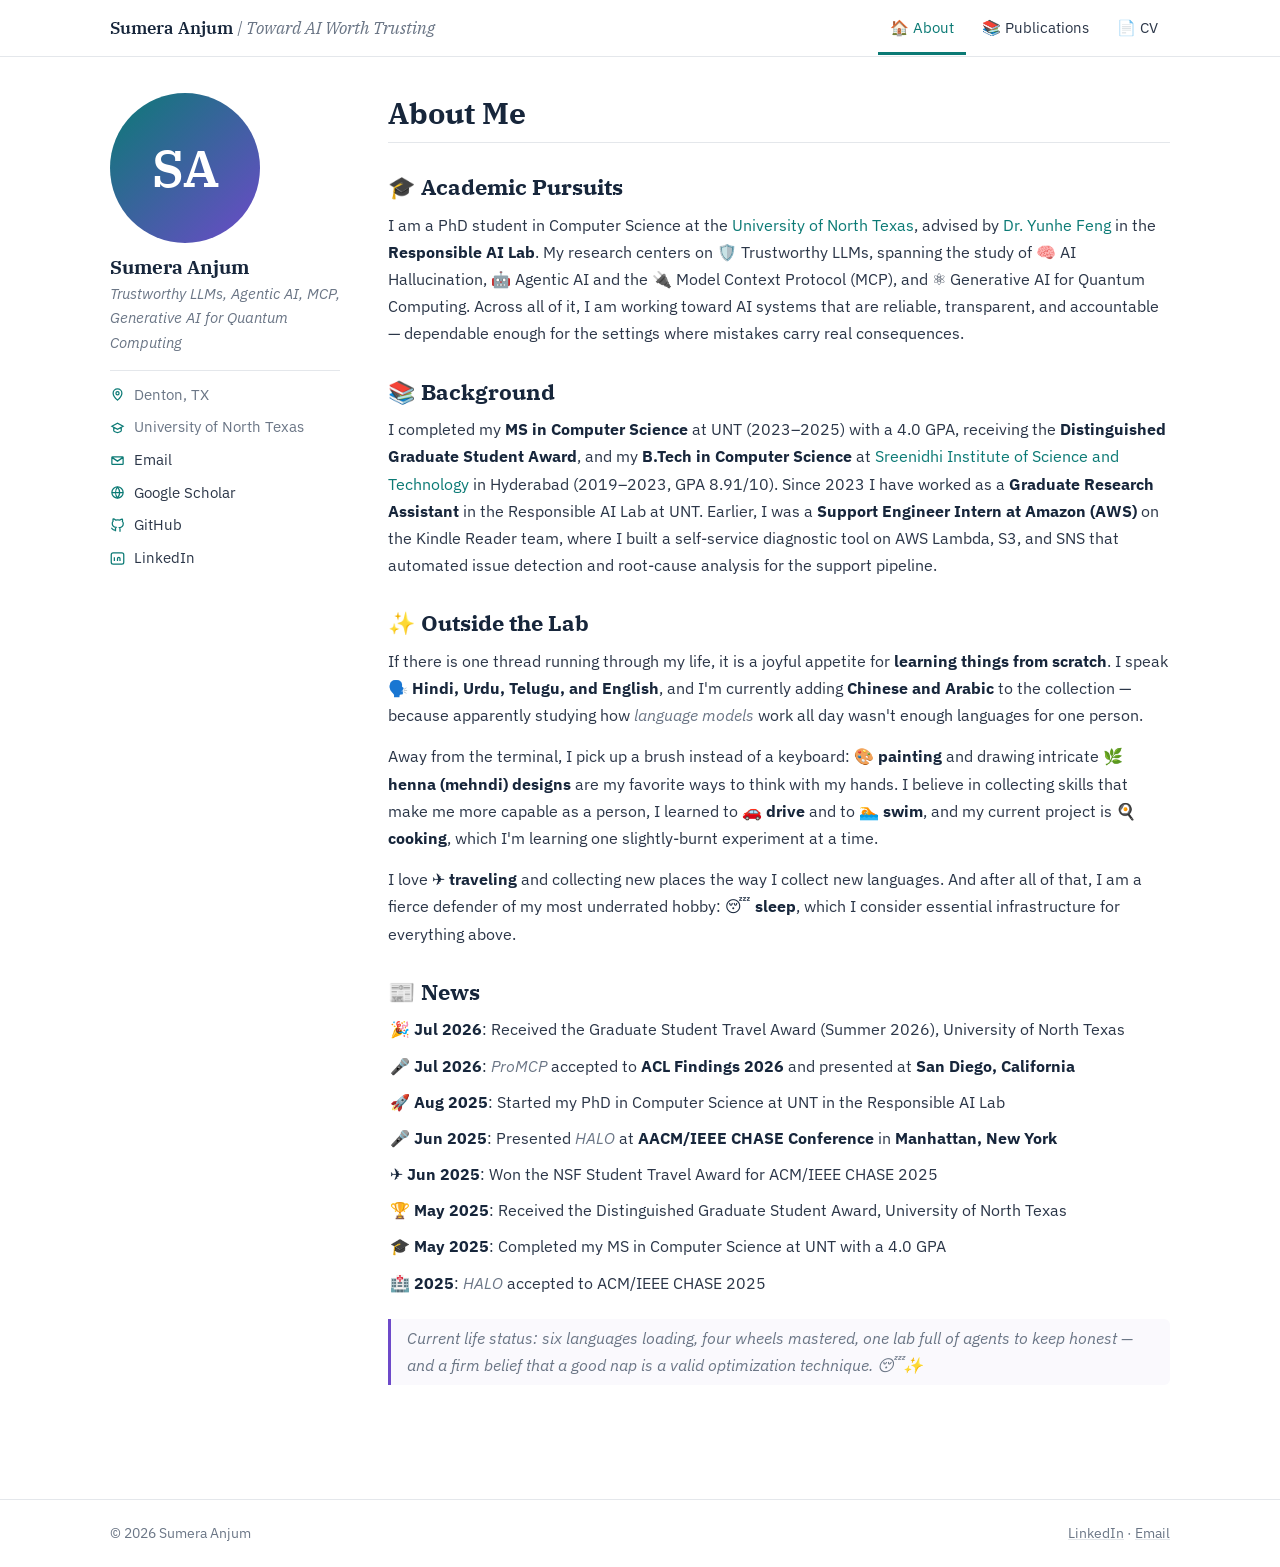
==== index.html @ 22b15828 "Fix typo in news section header" ====
<!DOCTYPE html>
<html lang="en">
<head>
<meta charset="UTF-8">
<meta name="viewport" content="width=device-width, initial-scale=1.0">
<title>Sumera Anjum — PhD Student, University of North Texas</title>
<meta name="description" content="Sumera Anjum is a PhD student in Computer Science at the University of North Texas researching trustworthy LLMs, agentic AI, MCP, and generative AI for quantum computing.">
<link rel="preconnect" href="https://fonts.googleapis.com">
<link rel="preconnect" href="https://fonts.gstatic.com" crossorigin>
<link href="https://fonts.googleapis.com/css2?family=IBM+Plex+Serif:ital,wght@0,500;0,600;1,500&family=IBM+Plex+Sans:ital,wght@0,400;0,500;0,600;1,400&display=swap" rel="stylesheet">
<link rel="stylesheet" href="style.css">
</head>
<body>

<header class="masthead">
  <div class="masthead-inner">
    <a class="site-title" href="index.html">Sumera Anjum <span class="motto">| Toward AI Worth Trusting</span></a>
    <nav>
      <a href="index.html" class="current">🏠 About</a>
      <a href="publications.html">📚 Publications</a>
      <a href="cv.html">📄 CV</a>
    </nav>
  </div>
</header>

<div class="page">

  <!-- ============ AUTHOR SIDEBAR ============ -->
  <aside class="author">
    <!-- To use a photo: put it at images/profile.jpg and replace the div content with
         <img src="images/profile.jpg" alt="Sumera Anjum"> -->
    <div class="avatar">SA</div>
    <h2>Sumera Anjum</h2>
    <p class="bio">Trustworthy LLMs, Agentic AI, MCP, Generative AI for Quantum Computing</p>
    <ul class="links">
      <li><svg viewBox="0 0 24 24"><path d="M12 21s7-6.1 7-11a7 7 0 10-14 0c0 4.9 7 11 7 11z"/><circle cx="12" cy="10" r="2.5"/></svg>Denton, TX</li>
      <li><svg viewBox="0 0 24 24"><path d="M3 10l9-5 9 5-9 5-9-5zM6 12v5c0 1 3 3 6 3s6-2 6-3v-5"/></svg>University of North Texas</li>
      <li><svg viewBox="0 0 24 24"><path d="M3 7l9 6 9-6M3 7v10a1 1 0 001 1h16a1 1 0 001-1V7M3 7a1 1 0 011-1h16a1 1 0 011 1"/></svg><a href="mailto:sumeraanjumsumeraanjum@my.unt.edu">Email</a></li>
      <li><svg viewBox="0 0 24 24"><circle cx="12" cy="12" r="9"/><path d="M12 3a15 15 0 010 18M12 3a15 15 0 000 18M3 12h18"/></svg><a href="https://scholar.google.com/citations?user=a0jfZgEAAAAJ&hl=en">Google Scholar</a></li>
      <li><svg viewBox="0 0 24 24"><path d="M9 19c-5 1.5-5-2.5-7-3m14 6v-3.9a3.4 3.4 0 00-.9-2.6c3-.3 6.1-1.5 6.1-6.6a5.1 5.1 0 00-1.4-3.5 4.8 4.8 0 00-.1-3.5s-1.2-.4-3.8 1.4a13 13 0 00-7 0C6.3 1 5.1 1.4 5.1 1.4a4.8 4.8 0 00-.1 3.5A5.1 5.1 0 003.6 8.4c0 5.1 3.1 6.3 6.1 6.6a3.4 3.4 0 00-.9 2.6V21"/></svg><a href="https://github.com/sumera21">GitHub</a></li>
      <li><svg viewBox="0 0 24 24"><rect x="2" y="3" width="20" height="18" rx="3"/><path d="M7 10v6M7 7h.01M12 16v-4a2 2 0 014 0v4"/></svg><a href="https://www.linkedin.com/in/sumera-anjum-30345b1b0/">LinkedIn</a></li>
    </ul>
  </aside>

  <!-- ============ MAIN CONTENT ============ -->
  <main>
    <h1>About Me</h1>

    <h2><span class="emoji">🎓</span>Academic Pursuits</h2>
    <p>I am a PhD student in Computer Science at the <a href="https://computerscience.engineering.unt.edu/">University of North Texas</a>, advised by <a href="https://yunhefeng.me/">Dr. Yunhe Feng</a> in the <a href="https://yunhefeng.me/lab/"><strong>Responsible AI Lab</strong></a>. My research centers on 🛡️ Trustworthy LLMs, spanning the study of 🧠 AI Hallucination, 🤖 Agentic AI and the 🔌 Model Context Protocol (MCP), and ⚛️ Generative AI for Quantum Computing. 
      Across all of it, I am working toward AI systems that are reliable, transparent, and accountable — dependable enough for the settings where mistakes carry real consequences.
     </p>

    <h2><span class="emoji">📚</span>Background</h2>
    <p>I completed my <strong>MS in Computer Science</strong> at UNT (2023–2025) with a 4.0 GPA, receiving the <strong>Distinguished Graduate Student Award</strong>, and my <strong>B.Tech in Computer Science</strong> at <a href="https://sreenidhi.edu.in/">Sreenidhi Institute of Science and Technology</a> in Hyderabad (2019–2023, GPA 8.91/10). Since 2023 I have worked as a <strong>Graduate Research Assistant</strong> in the Responsible AI Lab at UNT. Earlier, 
      I was a <strong>Support Engineer Intern at Amazon (AWS)</strong> on the Kindle Reader team, where I built a self-service diagnostic tool on AWS Lambda, S3, and SNS that automated issue detection and root-cause analysis for the support pipeline.</p>

    <h2><span class="emoji">✨</span>Outside the Lab</h2>
    <p>If there is one thread running through my life, it is a joyful appetite for <strong>learning things from scratch</strong>. I speak <strong>🗣️ Hindi, Urdu, Telugu, and English</strong>, and I'm currently adding <strong>Chinese and Arabic</strong> to the collection — because apparently studying how <em>language models</em> work all day wasn't enough languages for one person.</p>
    <p>Away from the terminal, I pick up a brush instead of a keyboard: <strong>🎨 painting</strong> and drawing intricate <strong>🌿 henna (mehndi) designs</strong> are my favorite ways to think with my hands. I believe in collecting skills that make me more capable as a person, I learned to <strong>🚗 drive</strong> and to <strong>🏊 swim</strong>, and my current project is <strong>🍳 cooking</strong>, which I'm learning one slightly-burnt experiment at a time.</p>
    <p>I love <strong>✈️ traveling</strong> and collecting new places the way I collect new languages. And after all of that, I am a fierce defender of my most underrated hobby: <strong>😴 sleep</strong>, which I consider essential infrastructure for everything above.</p>

    <h2><span class="emoji">📰</span>News</h2>
    <ul class="news">
      <li><b>🎉 Jul 2026</b>: Received the Graduate Student Travel Award (Summer 2026), University of North Texas</li>
      <li><b>🎤 Jul 2026</b>: <em>ProMCP</em> accepted to <b>ACL Findings 2026</b> and presented at <b>San Diego, California</b></li>
      <li><b>🚀 Aug 2025</b>: Started my PhD in Computer Science at UNT in the Responsible AI Lab</li>
      <li><b>🎤 Jun 2025</b>: Presented <em>HALO</em> at <b>AACM/IEEE CHASE Conference</b> in <b>Manhattan, New York</b></li>
      <li><b>✈️ Jun 2025</b>: Won the NSF Student Travel Award for ACM/IEEE CHASE 2025</li>
      <li><b>🏆 May 2025</b>: Received the Distinguished Graduate Student Award, University of North Texas</li>
      <li><b>🎓 May 2025</b>: Completed my MS in Computer Science at UNT with a 4.0 GPA</li>
      <li><b>🏥 2025</b>: <em>HALO</em> accepted to ACM/IEEE CHASE 2025</li>
    </ul>

    <blockquote>Current life status: six languages loading, four wheels mastered, one lab full of agents to keep honest — and a firm belief that a good nap is a valid optimization technique. 😴✨</blockquote>
  </main>
</div>

<footer>
  <div class="footer-inner">
    <span>© 2026 Sumera Anjum</span>
    <span><a href="https://www.linkedin.com/in/sumera-anjum-30345b1b0/">LinkedIn</a> · <a href="mailto:sumeraanjum@my.unt.edu">Email</a></span>
  </div>
</footer>

</body>
</html>
---- style.css ----
/* =========================================================
   AcademicPages-style layout, restyled for Sumera Anjum
   Palette: ink #17263B · teal #0B7A75 · violet #6D4AC9
   Type: IBM Plex Serif (headings) · IBM Plex Sans (body)
   ========================================================= */
:root{
  --ink:#17263B;
  --text:#2B3648;
  --muted:#6B7686;
  --line:#E4E7EB;
  --accent:#0B7A75;
  --accent-dark:#085F5B;
  --violet:#6D4AC9;
  --bg:#FFFFFF;
}
*{box-sizing:border-box;margin:0;padding:0}
html{scroll-behavior:smooth}
body{
  font-family:'IBM Plex Sans',-apple-system,system-ui,sans-serif;
  color:var(--text);background:var(--bg);
  font-size:16px;line-height:1.7;
}
a{color:var(--accent);text-decoration:none}
a:hover{color:var(--accent-dark);text-decoration:underline}
a:focus-visible{outline:2px solid var(--violet);outline-offset:2px;border-radius:2px}
h1,h2,h3{font-family:'IBM Plex Serif',Georgia,serif;color:var(--ink);line-height:1.3}

/* ---------- masthead (top nav) ---------- */
.masthead{border-bottom:1px solid var(--line);position:sticky;top:0;background:rgba(255,255,255,.95);backdrop-filter:blur(6px);z-index:20}
.masthead-inner{max-width:1100px;margin:0 auto;padding:0 20px;display:flex;align-items:center;flex-wrap:wrap;min-height:56px}
.site-title{font-family:'IBM Plex Serif',serif;font-weight:600;font-size:17px;color:var(--ink);margin-right:auto;padding:12px 0}
.site-title:hover{color:var(--accent);text-decoration:none}
.site-title .motto{color:var(--muted);font-weight:400;font-style:italic}
.masthead nav{display:flex;gap:4px;flex-wrap:wrap}
.masthead nav a{color:var(--text);font-size:15px;padding:14px 12px;display:block}
.masthead nav a:hover{color:var(--accent);text-decoration:none}
.masthead nav a.current{color:var(--accent);box-shadow:inset 0 -3px 0 var(--accent)}

/* ---------- page grid: sidebar + content ---------- */
.page{max-width:1100px;margin:0 auto;padding:36px 20px 72px;
  display:grid;grid-template-columns:230px 1fr;gap:48px;align-items:start}
@media(max-width:800px){.page{grid-template-columns:1fr;gap:32px}}

/* ---------- author sidebar ---------- */
.author{position:sticky;top:80px;font-size:14.5px}
@media(max-width:800px){.author{position:static;display:grid;grid-template-columns:auto 1fr;gap:0 20px;align-items:center}
  .author .links{grid-column:1/-1}}
.author .avatar{width:150px;height:150px;border-radius:50%;overflow:hidden;margin-bottom:12px;
  background:linear-gradient(135deg,var(--accent),var(--violet));
  display:flex;align-items:center;justify-content:center;
  color:#fff;font-family:'IBM Plex Serif',serif;font-size:52px;font-weight:600}
.author .avatar img{width:100%;height:100%;object-fit:cover;display:block}
.author h2{font-size:19px;margin-bottom:2px}
.author .bio{color:var(--muted);font-style:italic;margin-bottom:14px}
.author .links{list-style:none;border-top:1px solid var(--line);padding-top:12px;display:grid;gap:8px}
.author .links li{display:flex;gap:9px;align-items:center;color:var(--muted)}
.author .links svg{width:15px;height:15px;flex:none;stroke:var(--accent);fill:none;stroke-width:2}
.author .links a{color:var(--text)}
.author .links a:hover{color:var(--accent)}

/* ---------- content ---------- */
main h1{font-size:30px;margin-bottom:18px;padding-bottom:10px;border-bottom:1px solid var(--line)}
main h2{font-size:22px;margin:30px 0 10px}
main h2 .emoji{margin-right:6px}
main p{margin-bottom:14px}
main strong{color:var(--ink)}
main em{color:var(--muted)}
blockquote{border-left:3px solid var(--violet);padding:6px 16px;color:var(--muted);font-style:italic;margin:22px 0;background:#FAF9FD;border-radius:0 6px 6px 0}

/* news list */
ul.news{list-style:none;display:grid;gap:9px;margin:8px 0 4px}
ul.news li{padding-left:2px}
ul.news b{color:var(--ink)}

/* publications */
.pub{border:1px solid var(--line);border-left:4px solid var(--accent);border-radius:6px;padding:16px 18px;margin-bottom:14px}
.pub.preprint{border-left-color:var(--violet)}
.pub.review{border-left-color:#B8C0CA}
.pub h3{font-size:17px;margin-bottom:4px}
.pub .authors{font-size:14.5px;color:var(--muted)}
.pub .authors b{color:var(--ink)}
.pub .venue{font-size:13.5px;color:var(--accent-dark);font-weight:600;margin-top:4px}
.pub.preprint .venue{color:var(--violet)}
.pub.review .venue{color:var(--muted)}

/* cv page */
.cv-item{padding:12px 0;border-bottom:1px solid var(--line)}
.cv-item:last-child{border-bottom:none}
.cv-head{display:flex;justify-content:space-between;gap:14px;flex-wrap:wrap;align-items:baseline}
.cv-item h3{font-size:16.5px}
.cv-item .when{font-size:13.5px;color:var(--muted);white-space:nowrap}
.cv-item .where{font-size:14.5px;color:var(--accent-dark)}
.cv-item p{font-size:15px;color:var(--muted);margin:4px 0 0}
.btn{display:inline-block;background:var(--accent);color:#fff;padding:8px 16px;border-radius:6px;font-size:14.5px;margin:4px 0 18px}
.btn:hover{background:var(--accent-dark);color:#fff;text-decoration:none}

/* ---------- footer ---------- */
footer{border-top:1px solid var(--line);margin-top:20px}
.footer-inner{max-width:1100px;margin:0 auto;padding:22px 20px;font-size:13.5px;color:var(--muted);
  display:flex;justify-content:space-between;gap:12px;flex-wrap:wrap}
footer a{color:var(--muted);text-decoration:underline;text-decoration-color:var(--line)}
footer a:hover{color:var(--accent)}
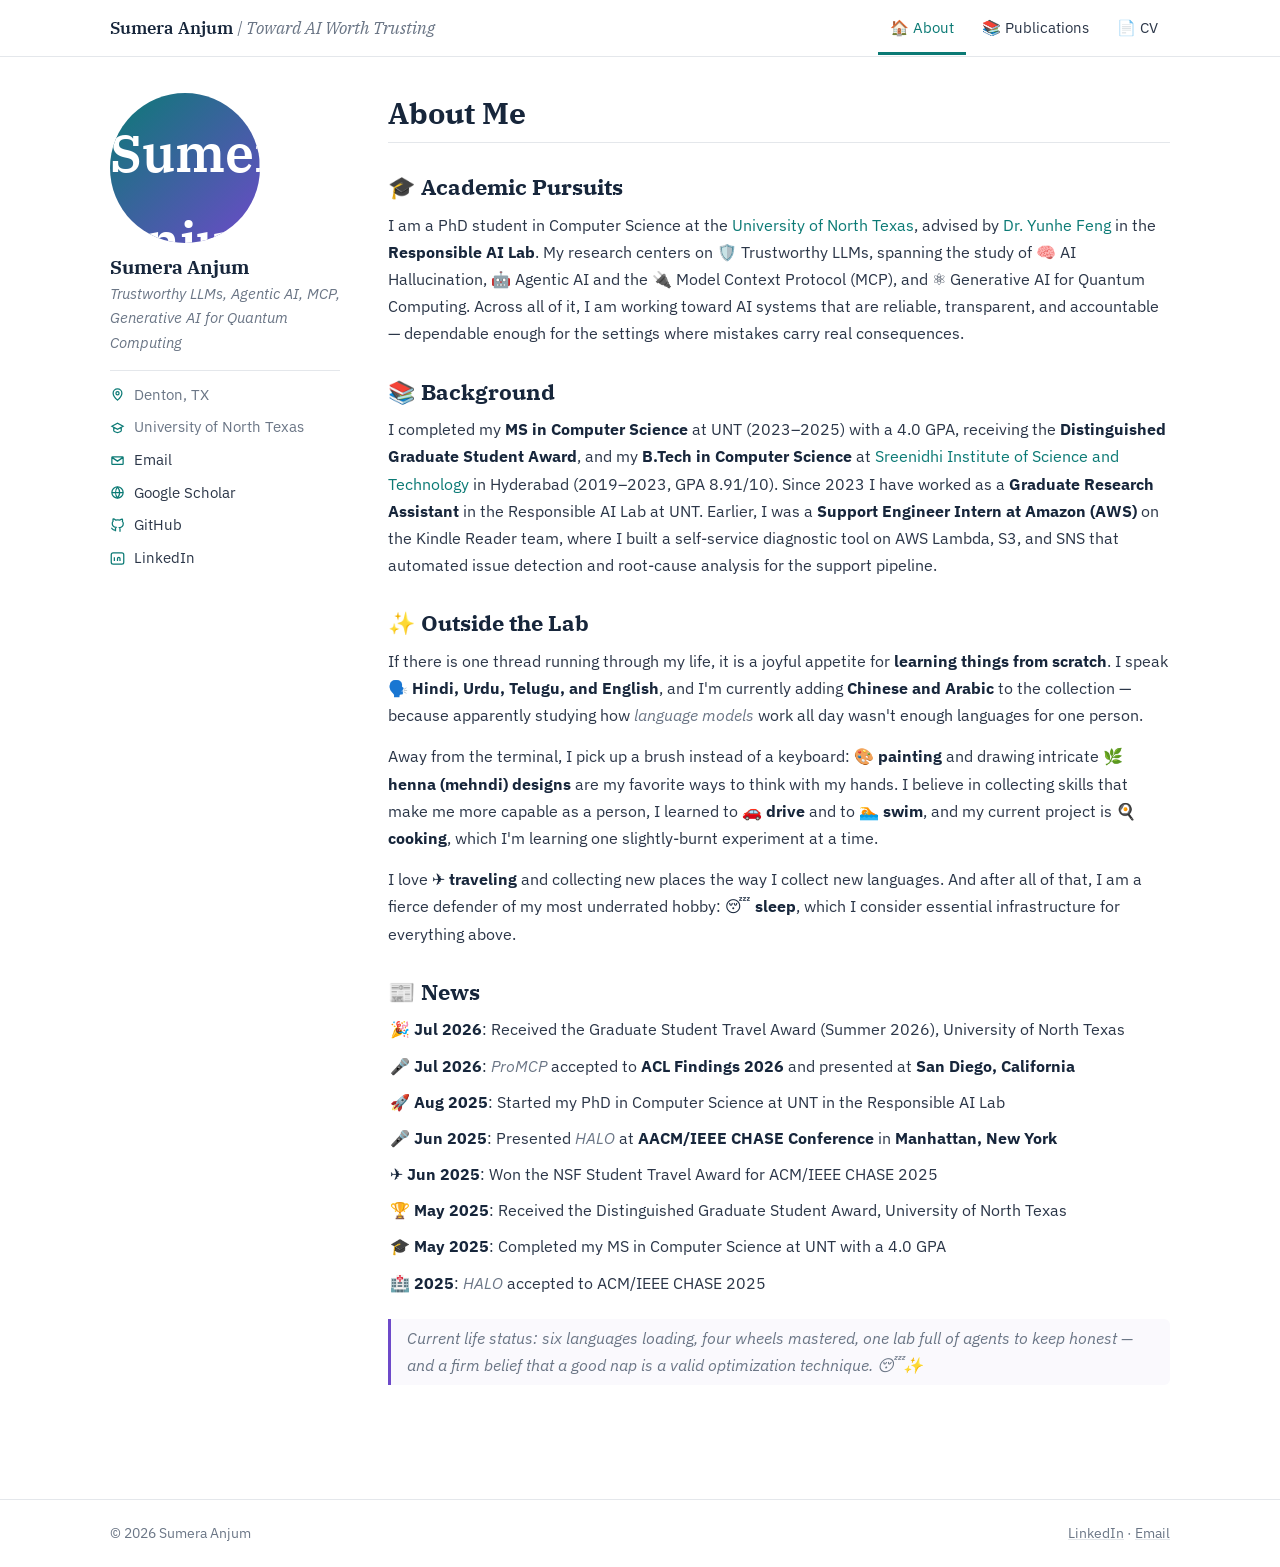
==== commit 3df94d4e: "Update author avatar in index.html Replaced avatar placeholder with an image of Sumera Anjum." ====
--- a/index.html
+++ b/index.html
@@ -29,7 +29,7 @@
   <aside class="author">
     <!-- To use a photo: put it at images/profile.jpg and replace the div content with
          <img src="images/profile.jpg" alt="Sumera Anjum"> -->
-    <div class="avatar">SA</div>
+    <div class="avatar"><img src="images/SAnjum.png" alt="Sumera Anjum"></div>
     <h2>Sumera Anjum</h2>
     <p class="bio">Trustworthy LLMs, Agentic AI, MCP, Generative AI for Quantum Computing</p>
     <ul class="links">
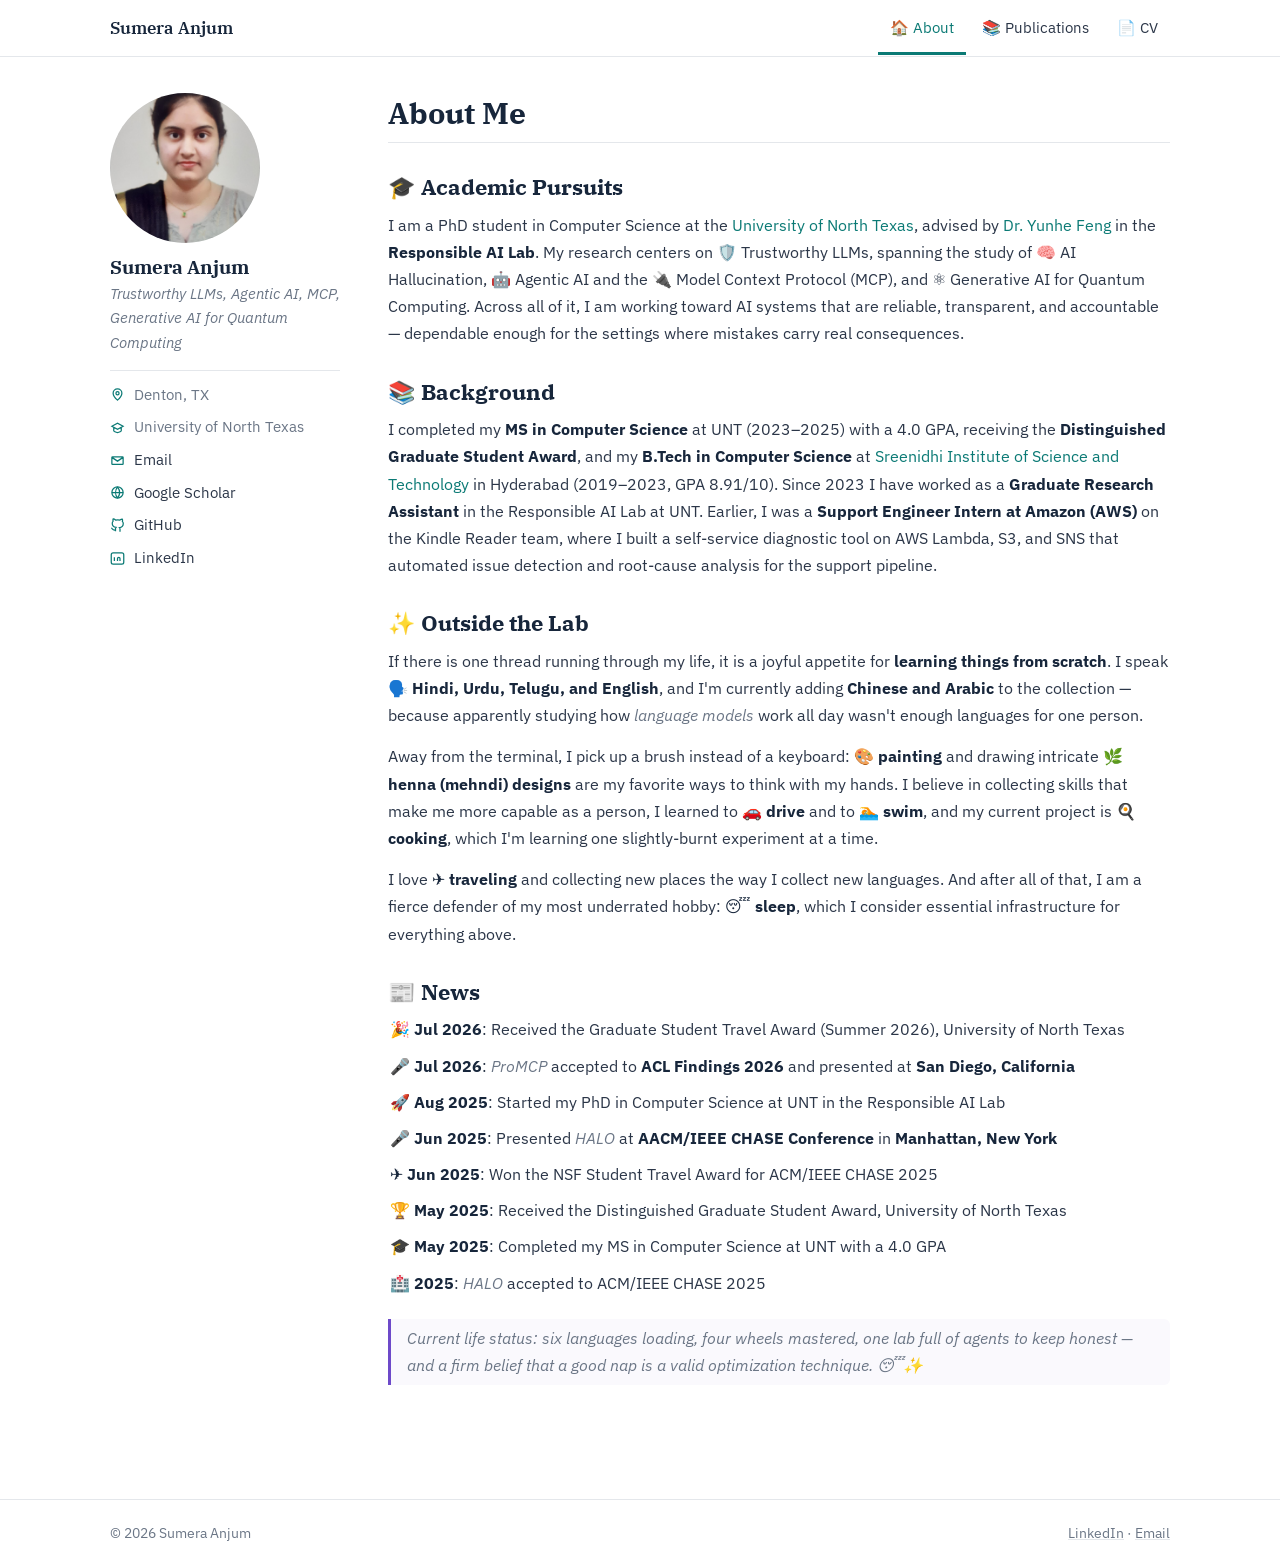
==== commit d7be3236: "Update site title by removing the motto Removed the motto from the site title in the header." ====
--- a/index.html
+++ b/index.html
@@ -14,7 +14,7 @@
 
 <header class="masthead">
   <div class="masthead-inner">
-    <a class="site-title" href="index.html">Sumera Anjum <span class="motto">| Toward AI Worth Trusting</span></a>
+    <a class="site-title" href="index.html">Sumera Anjum</a>
     <nav>
       <a href="index.html" class="current">🏠 About</a>
       <a href="publications.html">📚 Publications</a>
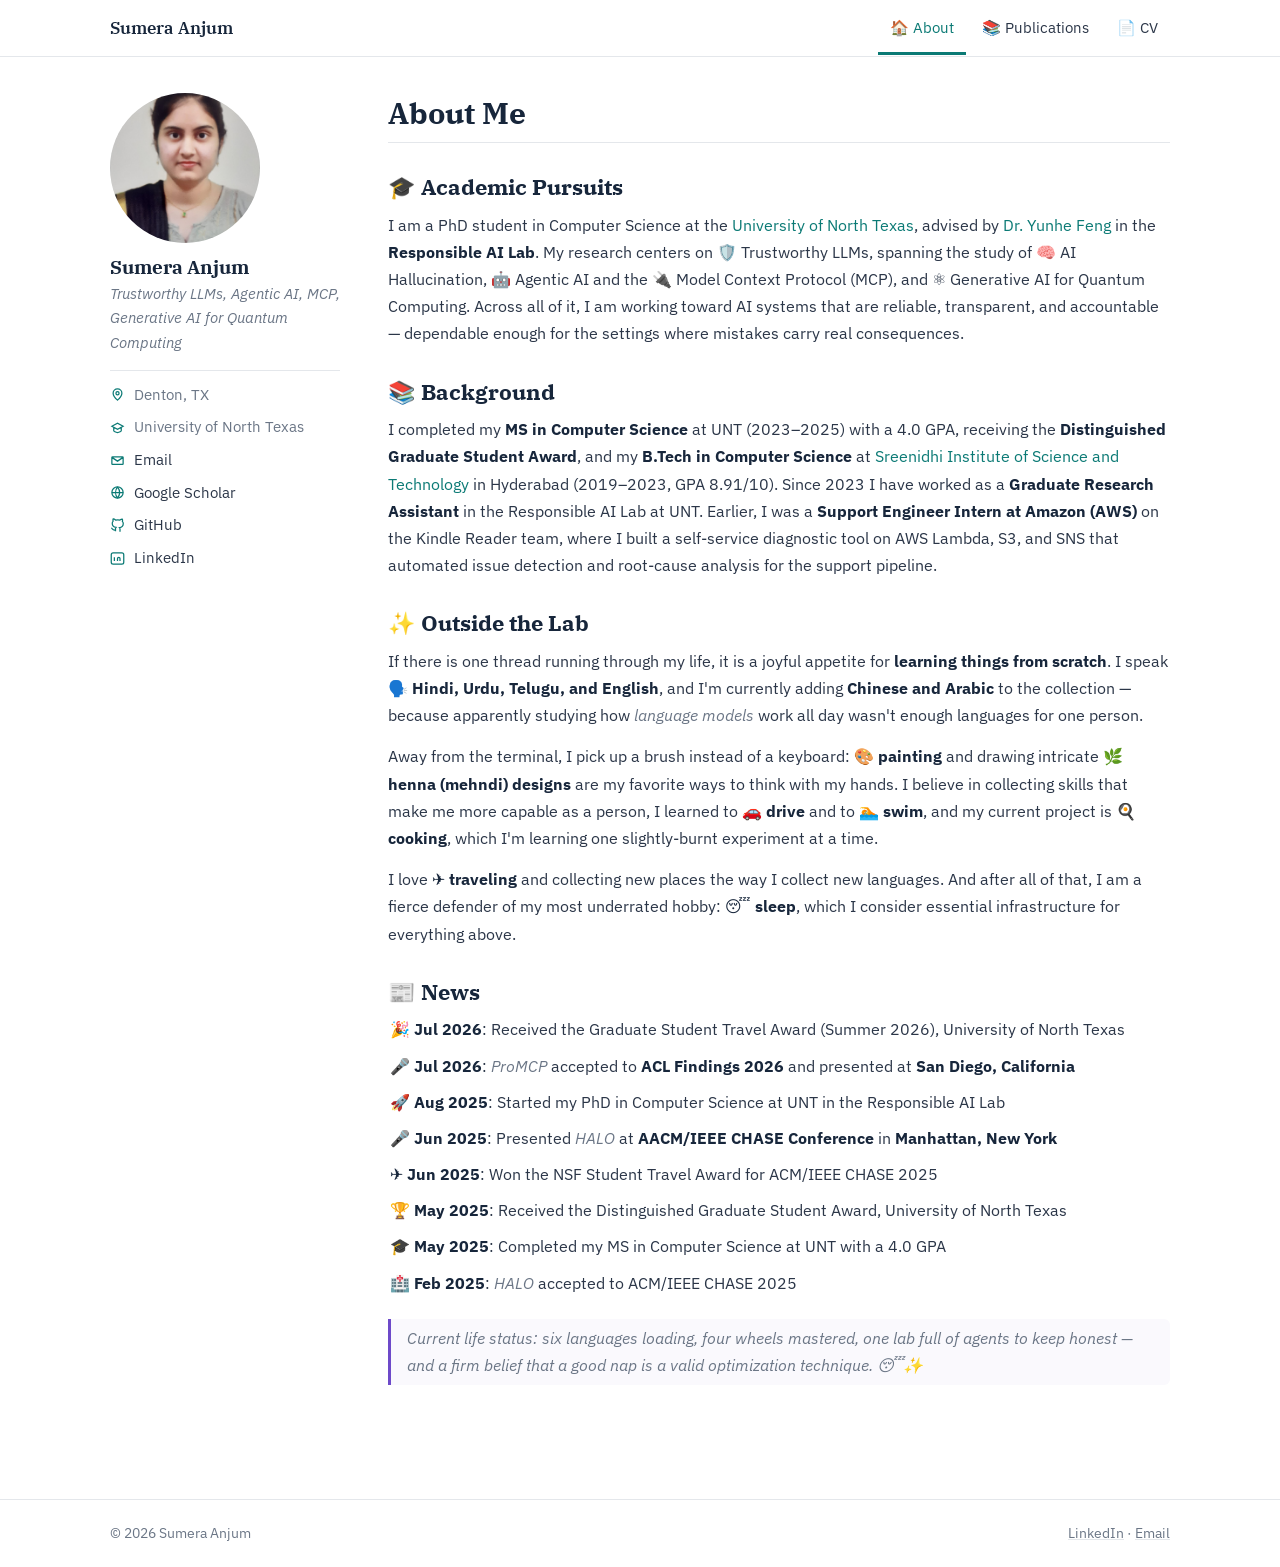
==== commit c4a1e644: "Update date for HALO acceptance in index.html" ====
--- a/index.html
+++ b/index.html
@@ -69,7 +69,7 @@
       <li><b>✈️ Jun 2025</b>: Won the NSF Student Travel Award for ACM/IEEE CHASE 2025</li>
       <li><b>🏆 May 2025</b>: Received the Distinguished Graduate Student Award, University of North Texas</li>
       <li><b>🎓 May 2025</b>: Completed my MS in Computer Science at UNT with a 4.0 GPA</li>
-      <li><b>🏥 2025</b>: <em>HALO</em> accepted to ACM/IEEE CHASE 2025</li>
+      <li><b>🏥 Feb 2025</b>: <em>HALO</em> accepted to ACM/IEEE CHASE 2025</li>
     </ul>
 
     <blockquote>Current life status: six languages loading, four wheels mastered, one lab full of agents to keep honest — and a firm belief that a good nap is a valid optimization technique. 😴✨</blockquote>
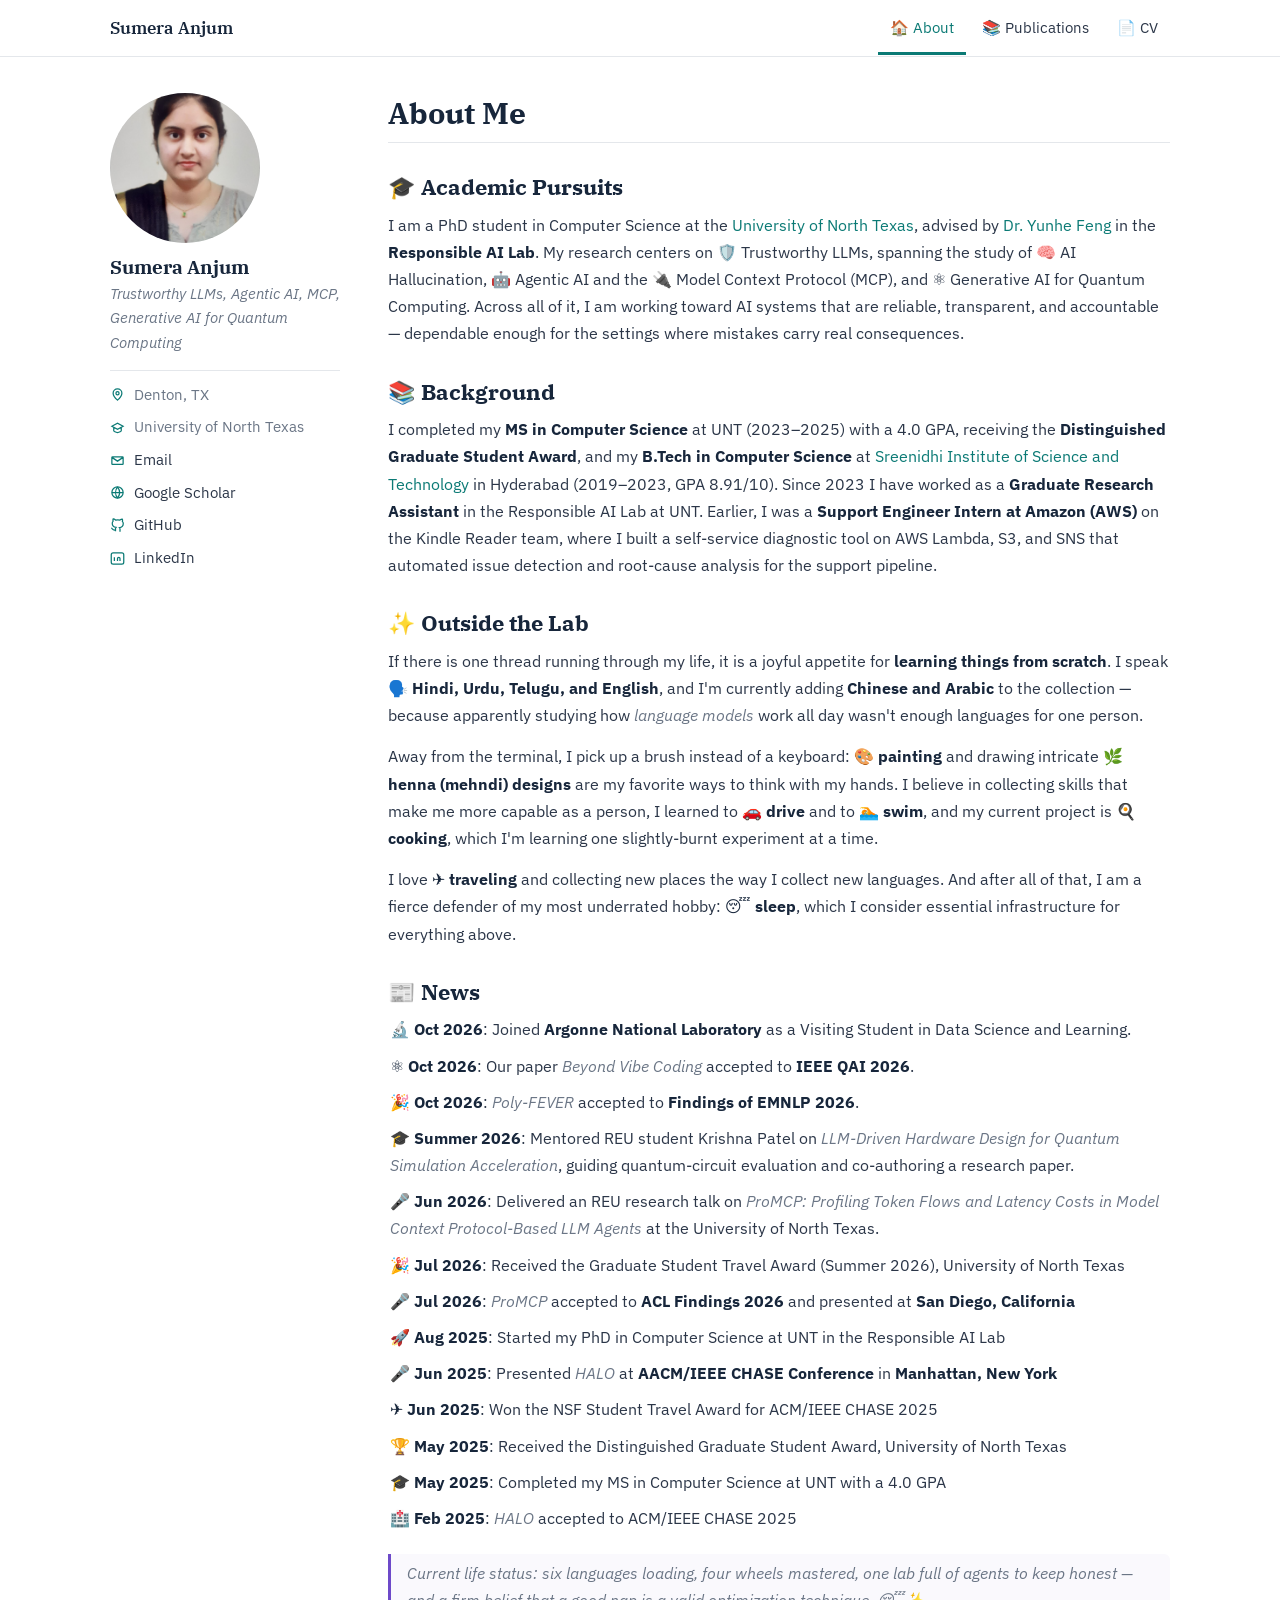
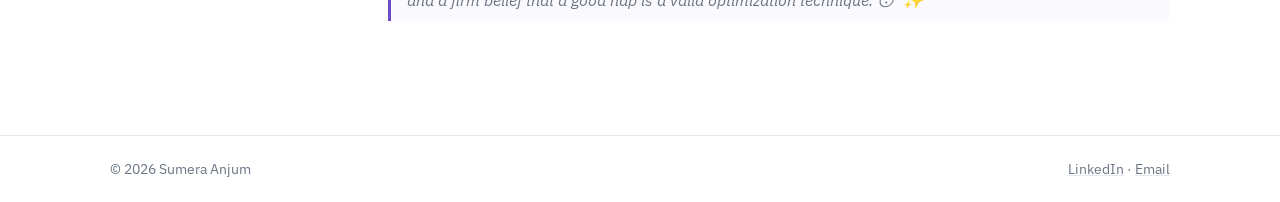
==== commit f226be37: "Update author sidebar with new news items Added recent achievements and news updates to the author s" ====
--- a/index.html
+++ b/index.html
@@ -27,8 +27,6 @@
 
   <!-- ============ AUTHOR SIDEBAR ============ -->
   <aside class="author">
-    <!-- To use a photo: put it at images/profile.jpg and replace the div content with
-         <img src="images/profile.jpg" alt="Sumera Anjum"> -->
     <div class="avatar"><img src="images/SAnjum.png" alt="Sumera Anjum"></div>
     <h2>Sumera Anjum</h2>
     <p class="bio">Trustworthy LLMs, Agentic AI, MCP, Generative AI for Quantum Computing</p>
@@ -62,6 +60,11 @@
 
     <h2><span class="emoji">📰</span>News</h2>
     <ul class="news">
+      <li><b>🔬 Oct 2026</b>: Joined <b>Argonne National Laboratory</b> as a Visiting Student in Data Science and Learning.</li>
+      <li><b>⚛️ Oct 2026</b>: Our paper <em>Beyond Vibe Coding</em> accepted to <b>IEEE QAI 2026</b>.</li>
+      <li><b>🎉 Oct 2026</b>: <em>Poly-FEVER</em> accepted to <b>Findings of EMNLP 2026</b>.</li>
+      <li><b>🎓 Summer 2026</b>: Mentored REU student Krishna Patel on <em>LLM-Driven Hardware Design for Quantum Simulation Acceleration</em>, guiding quantum-circuit evaluation and co-authoring a research paper.</li>
+      <li><b>🎤 Jun 2026</b>: Delivered an REU research talk on <em>ProMCP: Profiling Token Flows and Latency Costs in Model Context Protocol-Based LLM Agents</em> at the University of North Texas.</li>
       <li><b>🎉 Jul 2026</b>: Received the Graduate Student Travel Award (Summer 2026), University of North Texas</li>
       <li><b>🎤 Jul 2026</b>: <em>ProMCP</em> accepted to <b>ACL Findings 2026</b> and presented at <b>San Diego, California</b></li>
       <li><b>🚀 Aug 2025</b>: Started my PhD in Computer Science at UNT in the Responsible AI Lab</li>
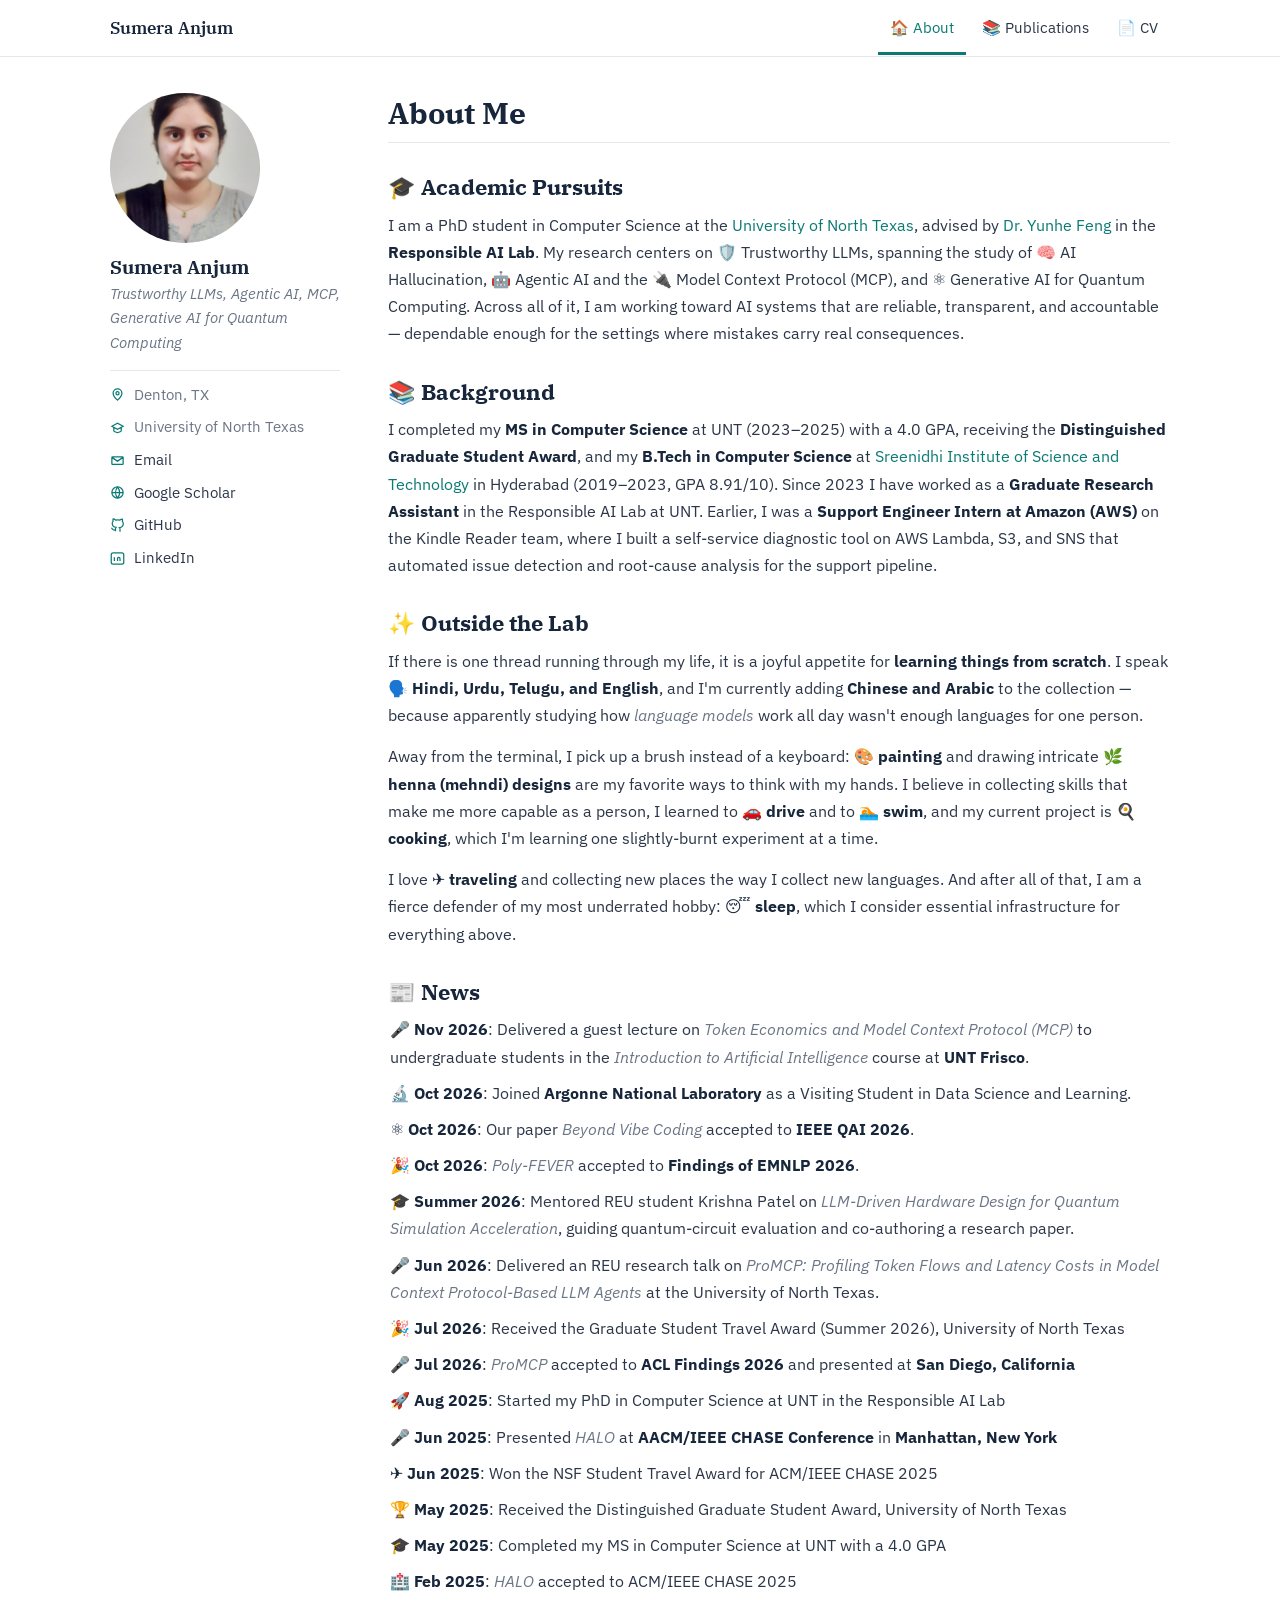
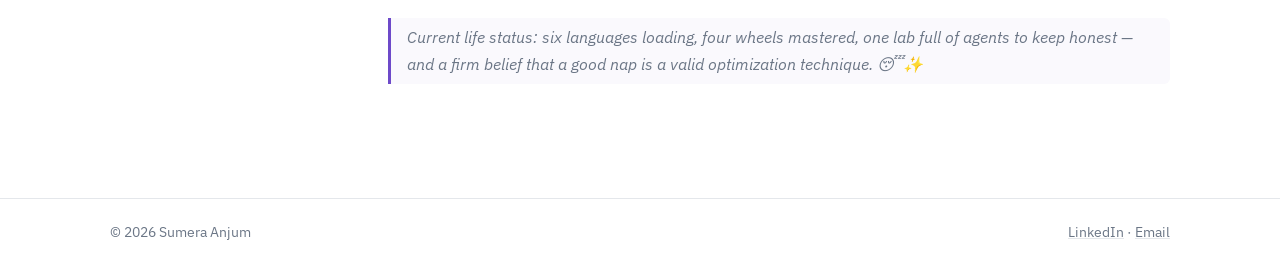
==== commit ee8f5cc0: "Add guest lecture news item to index.html" ====
--- a/index.html
+++ b/index.html
@@ -60,6 +60,8 @@
 
     <h2><span class="emoji">📰</span>News</h2>
     <ul class="news">
+      
+      <li><b>🎤 Nov 2026</b>: Delivered a guest lecture on <em>Token Economics and Model Context Protocol (MCP)</em> to undergraduate students in the <em>Introduction to Artificial Intelligence</em> course at <b>UNT Frisco</b>.</li>
       <li><b>🔬 Oct 2026</b>: Joined <b>Argonne National Laboratory</b> as a Visiting Student in Data Science and Learning.</li>
       <li><b>⚛️ Oct 2026</b>: Our paper <em>Beyond Vibe Coding</em> accepted to <b>IEEE QAI 2026</b>.</li>
       <li><b>🎉 Oct 2026</b>: <em>Poly-FEVER</em> accepted to <b>Findings of EMNLP 2026</b>.</li>
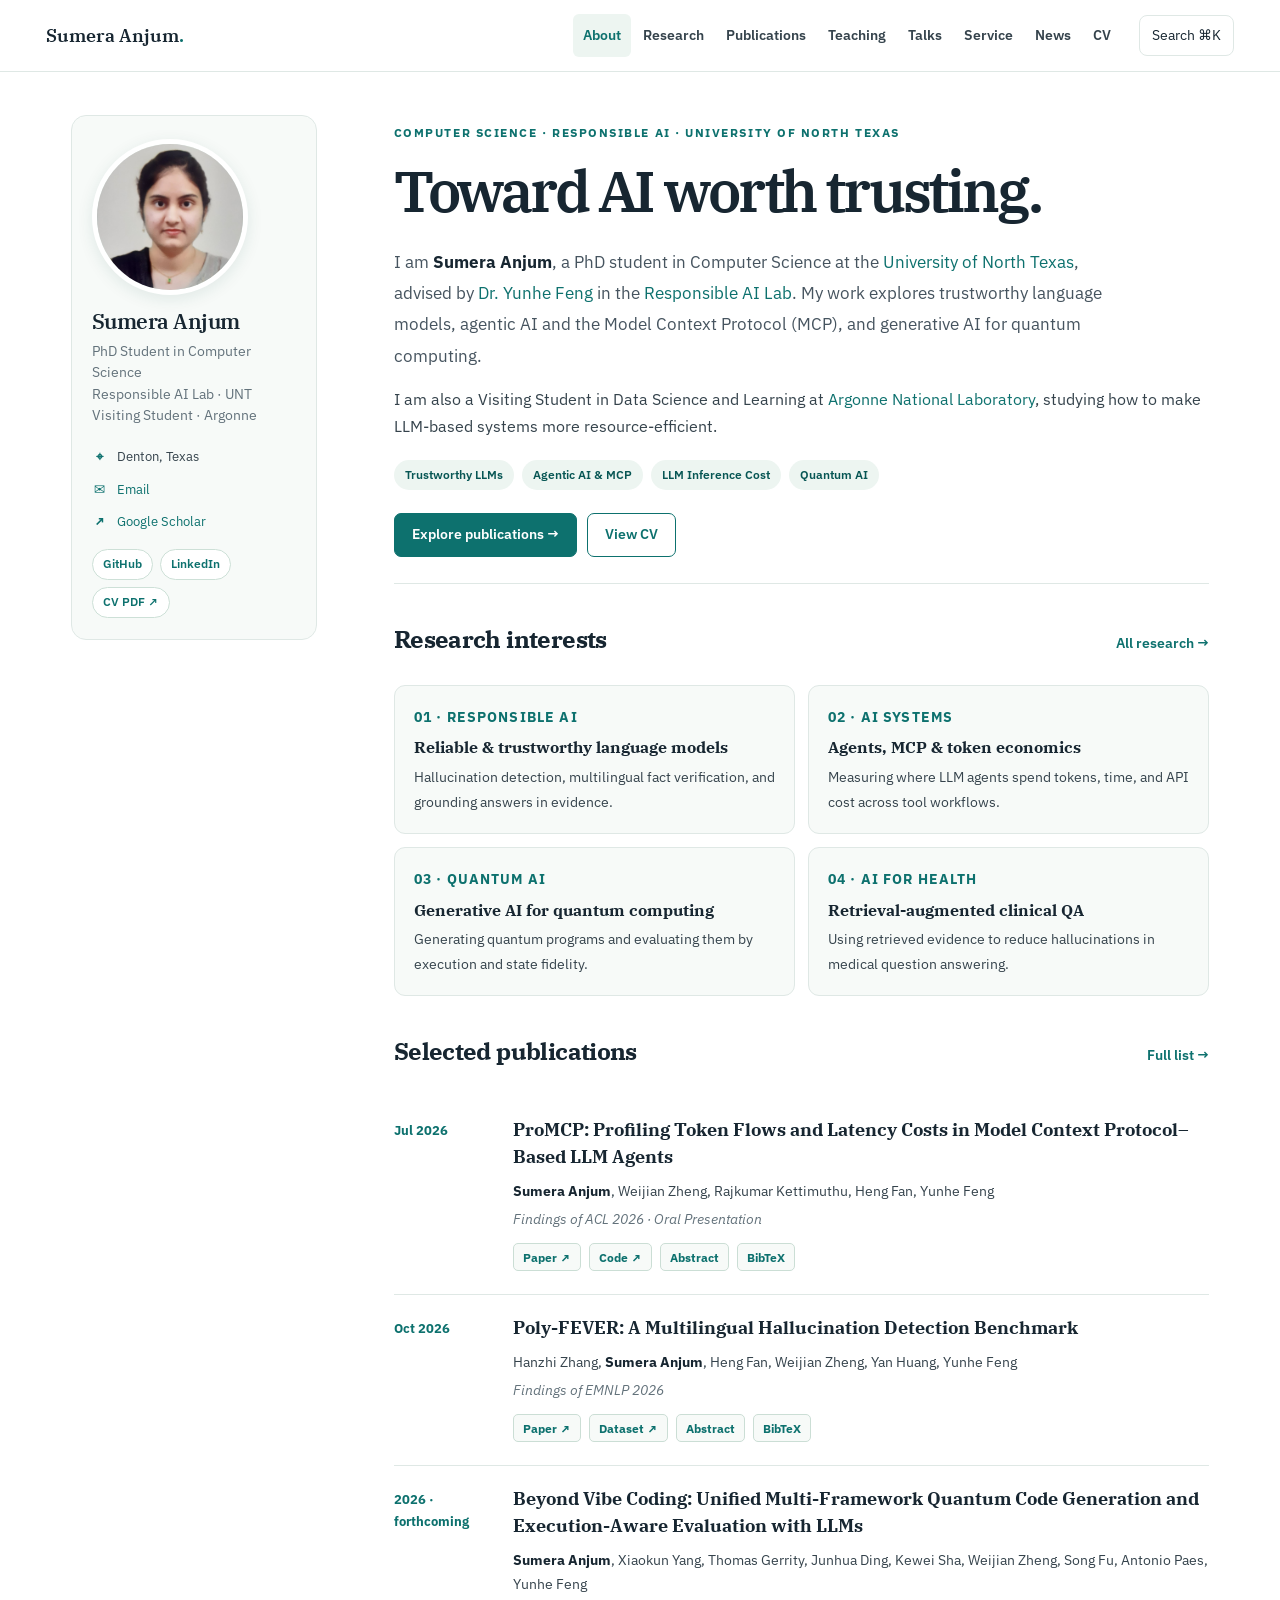
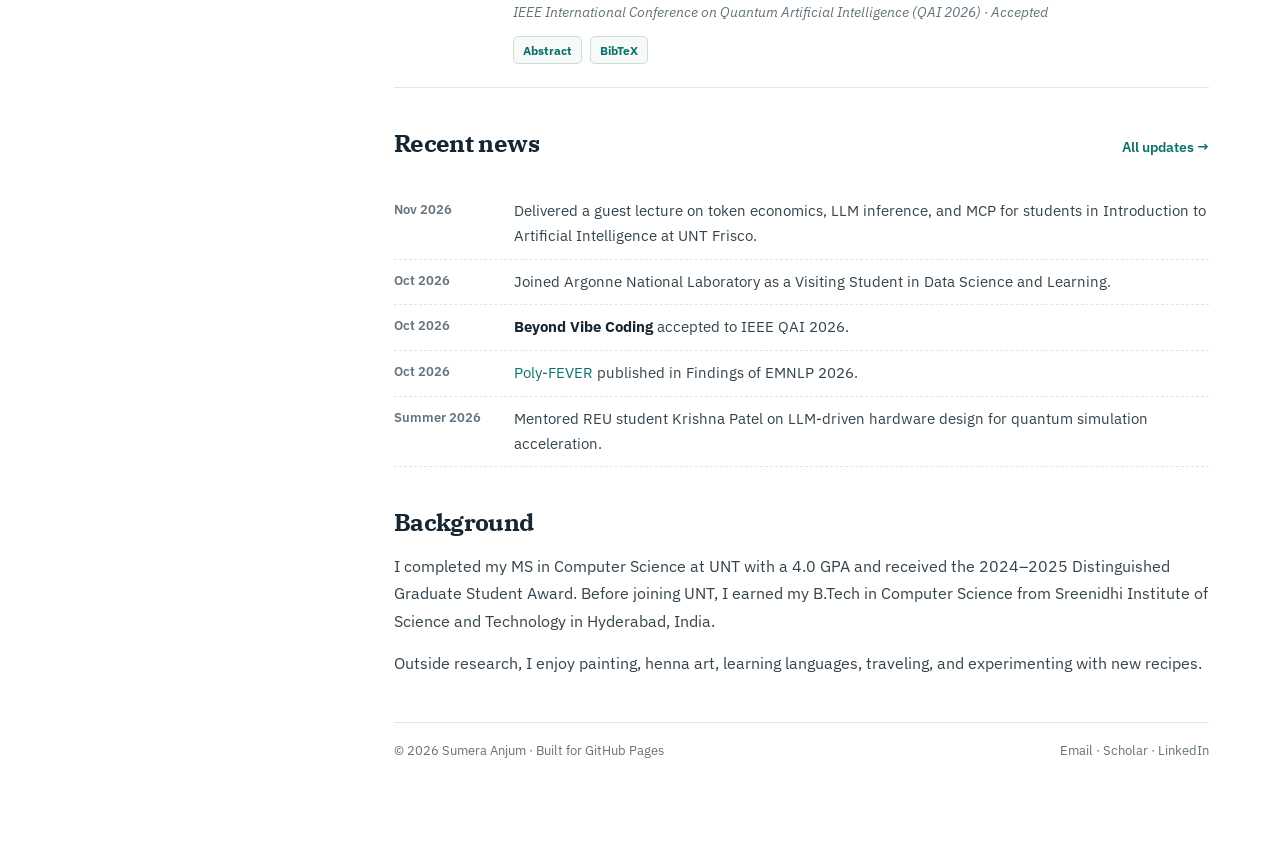
==== commit e39326c0: "Add files via upload" ====
--- a/index.html
+++ b/index.html
@@ -1,92 +1,119 @@
-<!DOCTYPE html>
+<!doctype html>
 <html lang="en">
 <head>
-<meta charset="UTF-8">
-<meta name="viewport" content="width=device-width, initial-scale=1.0">
-<title>Sumera Anjum — PhD Student, University of North Texas</title>
-<meta name="description" content="Sumera Anjum is a PhD student in Computer Science at the University of North Texas researching trustworthy LLMs, agentic AI, MCP, and generative AI for quantum computing.">
-<link rel="preconnect" href="https://fonts.googleapis.com">
-<link rel="preconnect" href="https://fonts.gstatic.com" crossorigin>
-<link href="https://fonts.googleapis.com/css2?family=IBM+Plex+Serif:ital,wght@0,500;0,600;1,500&family=IBM+Plex+Sans:ital,wght@0,400;0,500;0,600;1,400&display=swap" rel="stylesheet">
-<link rel="stylesheet" href="style.css">
+  <meta charset="utf-8">
+  <meta name="viewport" content="width=device-width, initial-scale=1">
+  <meta name="description" content="Sumera Anjum is a PhD researcher at UNT working on trustworthy LLMs, MCP agents, inference costs, hallucination detection and quantum AI.">
+  <meta name="theme-color" content="#0d716e">
+  <meta property="og:type" content="website">
+  <meta property="og:title" content="Sumera Anjum | PhD Researcher, University of North Texas">
+  <meta property="og:description" content="Sumera Anjum is a PhD researcher at UNT working on trustworthy LLMs, MCP agents, inference costs, hallucination detection and quantum AI.">
+  <meta property="og:url" content="https://sumera21.github.io/sumera-anjum/">
+  <link rel="canonical" href="https://sumera21.github.io/sumera-anjum/">
+  <link rel="icon" href="favicon.svg" type="image/svg+xml">
+  <link rel="preconnect" href="https://fonts.googleapis.com">
+  <link rel="preconnect" href="https://fonts.gstatic.com" crossorigin>
+  <link href="https://fonts.googleapis.com/css2?family=IBM+Plex+Sans:wght@400;500;600;700&family=IBM+Plex+Serif:wght@400;500;600&display=swap" rel="stylesheet">
+  <link rel="stylesheet" href="style.css">
+  <script src="app.js" defer></script>
+  <title>Sumera Anjum | PhD Researcher, University of North Texas</title>
+  <script type="application/ld+json">{"@context":"https://schema.org","@type":"Person","name":"Sumera Anjum","url":"https://sumera21.github.io/sumera-anjum/","jobTitle":"PhD Researcher","affiliation":{"@type":"CollegeOrUniversity","name":"University of North Texas"},"sameAs":["https://scholar.google.com/citations?user=a0jfZgEAAAAJ&hl=en","https://github.com/sumera21","https://www.linkedin.com/in/sumera-anjum-30345b1b0/"]}</script>
 </head>
 <body>
-
-<header class="masthead">
-  <div class="masthead-inner">
-    <a class="site-title" href="index.html">Sumera Anjum</a>
-    <nav>
-      <a href="index.html" class="current">🏠 About</a>
-      <a href="publications.html">📚 Publications</a>
-      <a href="cv.html">📄 CV</a>
-    </nav>
+  <a class="skip-link" href="#main-content">Skip to content</a>
+  <header class="site-header"><div class="header-inner">
+    <a class="brand" href="index.html">Sumera Anjum<span class="brand-dot">.</span></a>
+    <nav class="primary-nav" id="primary-nav" aria-label="Main navigation"><a href="index.html" aria-current="page">About</a><a href="research.html">Research</a><a href="publications.html">Publications</a><a href="teaching.html">Teaching</a><a href="talks.html">Talks</a><a href="service.html">Service</a><a href="news.html">News</a><a href="cv.html">CV</a></nav>
+    <div class="header-tools">
+      <button class="icon-btn" data-open-search type="button" aria-label="Search the website">Search <span aria-hidden="true">⌘K</span></button>
+      <button class="icon-btn menu-btn" data-menu-toggle aria-controls="primary-nav" aria-expanded="false" type="button">Menu</button>
+    </div>
+  </div></header>
+  <div class="shell">
+    <aside class="sidebar" aria-label="Academic profile">
+      <img class="avatar" src="images/SAnjum.png" alt="Portrait of Sumera Anjum" width="156" height="156">
+      <div><h2 class="side-name">Sumera Anjum</h2><p class="side-role">PhD Student in Computer Science<br>Responsible AI Lab · UNT<br>Visiting Student · Argonne</p></div>
+      <ul class="sidebar-list">
+        <li><span class="side-symbol" aria-hidden="true">⌖</span> Denton, Texas</li>
+        <li><span class="side-symbol" aria-hidden="true">✉</span> <a href="mailto:sumeraanjum@my.unt.edu">Email</a></li>
+        <li><span class="side-symbol" aria-hidden="true">↗</span> <a href="https://scholar.google.com/citations?user=a0jfZgEAAAAJ&hl=en" target="_blank" rel="noopener noreferrer">Google Scholar</a></li>
+      </ul>
+      <div class="sidebar-links" aria-label="Profile links">
+        <a href="https://github.com/sumera21" target="_blank" rel="noopener noreferrer">GitHub</a>
+        <a href="https://www.linkedin.com/in/sumera-anjum-30345b1b0/" target="_blank" rel="noopener noreferrer">LinkedIn</a>
+        <a href="files/Sumera_Anjum_CV.pdf" target="_blank" rel="noopener noreferrer">CV PDF ↗</a>
+      </div>
+    </aside>
+    <main class="content" id="main-content">
+<div class="hero">
+  <p class="eyebrow">Computer Science · Responsible AI · University of North Texas</p>
+  <h1 class="hero-title">Toward AI worth trusting.</h1>
+  <p class="lead">I am <strong>Sumera Anjum</strong>, a PhD student in Computer Science at the <a href="https://computerscience.engineering.unt.edu/">University of North Texas</a>, advised by <a href="https://yunhefeng.me/">Dr. Yunhe Feng</a> in the <a href="https://yunhefeng.me/lab/">Responsible AI Lab</a>. My work explores trustworthy language models, agentic AI and the Model Context Protocol (MCP), and generative AI for quantum computing.</p>
+  <p>I am also a Visiting Student in Data Science and Learning at <a href="https://www.anl.gov/">Argonne National Laboratory</a>, studying how to make LLM-based systems more resource-efficient.</p>
+  <div class="chips"><span class="chip">Trustworthy LLMs</span><span class="chip">Agentic AI & MCP</span><span class="chip">LLM Inference Cost</span><span class="chip">Quantum AI</span></div>
+  <div class="actions"><a class="btn" href="publications.html">Explore publications →</a><a class="btn btn-outline" href="cv.html">View CV</a></div>
+</div>
+<section class="section" aria-labelledby="area-heading">
+  <div class="section-header"><h2 id="area-heading">Research interests</h2><a href="research.html" class="text-link">All research →</a></div>
+  <div class="cards">
+    <article class="card"><p class="card-kicker">01 · Responsible AI</p><h3>Reliable & trustworthy language models</h3><p>Hallucination detection, multilingual fact verification, and grounding answers in evidence.</p></article>
+    <article class="card"><p class="card-kicker">02 · AI Systems</p><h3>Agents, MCP & token economics</h3><p>Measuring where LLM agents spend tokens, time, and API cost across tool workflows.</p></article>
+    <article class="card"><p class="card-kicker">03 · Quantum AI</p><h3>Generative AI for quantum computing</h3><p>Generating quantum programs and evaluating them by execution and state fidelity.</p></article>
+    <article class="card"><p class="card-kicker">04 · AI for health</p><h3>Retrieval-augmented clinical QA</h3><p>Using retrieved evidence to reduce hallucinations in medical question answering.</p></article>
   </div>
-</header>
-
-<div class="page">
-
-  <!-- ============ AUTHOR SIDEBAR ============ -->
-  <aside class="author">
-    <div class="avatar"><img src="images/SAnjum.png" alt="Sumera Anjum"></div>
-    <h2>Sumera Anjum</h2>
-    <p class="bio">Trustworthy LLMs, Agentic AI, MCP, Generative AI for Quantum Computing</p>
-    <ul class="links">
-      <li><svg viewBox="0 0 24 24"><path d="M12 21s7-6.1 7-11a7 7 0 10-14 0c0 4.9 7 11 7 11z"/><circle cx="12" cy="10" r="2.5"/></svg>Denton, TX</li>
-      <li><svg viewBox="0 0 24 24"><path d="M3 10l9-5 9 5-9 5-9-5zM6 12v5c0 1 3 3 6 3s6-2 6-3v-5"/></svg>University of North Texas</li>
-      <li><svg viewBox="0 0 24 24"><path d="M3 7l9 6 9-6M3 7v10a1 1 0 001 1h16a1 1 0 001-1V7M3 7a1 1 0 011-1h16a1 1 0 011 1"/></svg><a href="mailto:sumeraanjumsumeraanjum@my.unt.edu">Email</a></li>
-      <li><svg viewBox="0 0 24 24"><circle cx="12" cy="12" r="9"/><path d="M12 3a15 15 0 010 18M12 3a15 15 0 000 18M3 12h18"/></svg><a href="https://scholar.google.com/citations?user=a0jfZgEAAAAJ&hl=en">Google Scholar</a></li>
-      <li><svg viewBox="0 0 24 24"><path d="M9 19c-5 1.5-5-2.5-7-3m14 6v-3.9a3.4 3.4 0 00-.9-2.6c3-.3 6.1-1.5 6.1-6.6a5.1 5.1 0 00-1.4-3.5 4.8 4.8 0 00-.1-3.5s-1.2-.4-3.8 1.4a13 13 0 00-7 0C6.3 1 5.1 1.4 5.1 1.4a4.8 4.8 0 00-.1 3.5A5.1 5.1 0 003.6 8.4c0 5.1 3.1 6.3 6.1 6.6a3.4 3.4 0 00-.9 2.6V21"/></svg><a href="https://github.com/sumera21">GitHub</a></li>
-      <li><svg viewBox="0 0 24 24"><rect x="2" y="3" width="20" height="18" rx="3"/><path d="M7 10v6M7 7h.01M12 16v-4a2 2 0 014 0v4"/></svg><a href="https://www.linkedin.com/in/sumera-anjum-30345b1b0/">LinkedIn</a></li>
-    </ul>
-  </aside>
-
-  <!-- ============ MAIN CONTENT ============ -->
-  <main>
-    <h1>About Me</h1>
-
-    <h2><span class="emoji">🎓</span>Academic Pursuits</h2>
-    <p>I am a PhD student in Computer Science at the <a href="https://computerscience.engineering.unt.edu/">University of North Texas</a>, advised by <a href="https://yunhefeng.me/">Dr. Yunhe Feng</a> in the <a href="https://yunhefeng.me/lab/"><strong>Responsible AI Lab</strong></a>. My research centers on 🛡️ Trustworthy LLMs, spanning the study of 🧠 AI Hallucination, 🤖 Agentic AI and the 🔌 Model Context Protocol (MCP), and ⚛️ Generative AI for Quantum Computing. 
-      Across all of it, I am working toward AI systems that are reliable, transparent, and accountable — dependable enough for the settings where mistakes carry real consequences.
-     </p>
-
-    <h2><span class="emoji">📚</span>Background</h2>
-    <p>I completed my <strong>MS in Computer Science</strong> at UNT (2023–2025) with a 4.0 GPA, receiving the <strong>Distinguished Graduate Student Award</strong>, and my <strong>B.Tech in Computer Science</strong> at <a href="https://sreenidhi.edu.in/">Sreenidhi Institute of Science and Technology</a> in Hyderabad (2019–2023, GPA 8.91/10). Since 2023 I have worked as a <strong>Graduate Research Assistant</strong> in the Responsible AI Lab at UNT. Earlier, 
-      I was a <strong>Support Engineer Intern at Amazon (AWS)</strong> on the Kindle Reader team, where I built a self-service diagnostic tool on AWS Lambda, S3, and SNS that automated issue detection and root-cause analysis for the support pipeline.</p>
-
-    <h2><span class="emoji">✨</span>Outside the Lab</h2>
-    <p>If there is one thread running through my life, it is a joyful appetite for <strong>learning things from scratch</strong>. I speak <strong>🗣️ Hindi, Urdu, Telugu, and English</strong>, and I'm currently adding <strong>Chinese and Arabic</strong> to the collection — because apparently studying how <em>language models</em> work all day wasn't enough languages for one person.</p>
-    <p>Away from the terminal, I pick up a brush instead of a keyboard: <strong>🎨 painting</strong> and drawing intricate <strong>🌿 henna (mehndi) designs</strong> are my favorite ways to think with my hands. I believe in collecting skills that make me more capable as a person, I learned to <strong>🚗 drive</strong> and to <strong>🏊 swim</strong>, and my current project is <strong>🍳 cooking</strong>, which I'm learning one slightly-burnt experiment at a time.</p>
-    <p>I love <strong>✈️ traveling</strong> and collecting new places the way I collect new languages. And after all of that, I am a fierce defender of my most underrated hobby: <strong>😴 sleep</strong>, which I consider essential infrastructure for everything above.</p>
-
-    <h2><span class="emoji">📰</span>News</h2>
-    <ul class="news">
-      
-      <li><b>🎤 Nov 2026</b>: Delivered a guest lecture on <em>Token Economics and Model Context Protocol (MCP)</em> to undergraduate students in the <em>Introduction to Artificial Intelligence</em> course at <b>UNT Frisco</b>.</li>
-      <li><b>🔬 Oct 2026</b>: Joined <b>Argonne National Laboratory</b> as a Visiting Student in Data Science and Learning.</li>
-      <li><b>⚛️ Oct 2026</b>: Our paper <em>Beyond Vibe Coding</em> accepted to <b>IEEE QAI 2026</b>.</li>
-      <li><b>🎉 Oct 2026</b>: <em>Poly-FEVER</em> accepted to <b>Findings of EMNLP 2026</b>.</li>
-      <li><b>🎓 Summer 2026</b>: Mentored REU student Krishna Patel on <em>LLM-Driven Hardware Design for Quantum Simulation Acceleration</em>, guiding quantum-circuit evaluation and co-authoring a research paper.</li>
-      <li><b>🎤 Jun 2026</b>: Delivered an REU research talk on <em>ProMCP: Profiling Token Flows and Latency Costs in Model Context Protocol-Based LLM Agents</em> at the University of North Texas.</li>
-      <li><b>🎉 Jul 2026</b>: Received the Graduate Student Travel Award (Summer 2026), University of North Texas</li>
-      <li><b>🎤 Jul 2026</b>: <em>ProMCP</em> accepted to <b>ACL Findings 2026</b> and presented at <b>San Diego, California</b></li>
-      <li><b>🚀 Aug 2025</b>: Started my PhD in Computer Science at UNT in the Responsible AI Lab</li>
-      <li><b>🎤 Jun 2025</b>: Presented <em>HALO</em> at <b>AACM/IEEE CHASE Conference</b> in <b>Manhattan, New York</b></li>
-      <li><b>✈️ Jun 2025</b>: Won the NSF Student Travel Award for ACM/IEEE CHASE 2025</li>
-      <li><b>🏆 May 2025</b>: Received the Distinguished Graduate Student Award, University of North Texas</li>
-      <li><b>🎓 May 2025</b>: Completed my MS in Computer Science at UNT with a 4.0 GPA</li>
-      <li><b>🏥 Feb 2025</b>: <em>HALO</em> accepted to ACM/IEEE CHASE 2025</li>
-    </ul>
-
-    <blockquote>Current life status: six languages loading, four wheels mastered, one lab full of agents to keep honest — and a firm belief that a good nap is a valid optimization technique. 😴✨</blockquote>
-  </main>
-</div>
-
-<footer>
-  <div class="footer-inner">
-    <span>© 2026 Sumera Anjum</span>
-    <span><a href="https://www.linkedin.com/in/sumera-anjum-30345b1b0/">LinkedIn</a> · <a href="mailto:sumeraanjum@my.unt.edu">Email</a></span>
+</section>
+<section class="section" aria-labelledby="selected-pubs">
+  <div class="section-header"><h2 id="selected-pubs">Selected publications</h2><a href="publications.html" class="text-link">Full list →</a></div>
+<article class="publication" id="promcp" data-publication data-year="2026" data-search="ProMCP: Profiling Token Flows and Latency Costs in Model Context Protocol–Based LLM Agents Sumera Anjum, Weijian Zheng, Rajkumar Kettimuthu, Heng Fan, Yunhe Feng Findings of ACL 2026 · Oral Presentation 2026">
+  <div class="pub-date">Jul 2026</div>
+  <div class="pub-content"><h3>ProMCP: Profiling Token Flows and Latency Costs in Model Context Protocol–Based LLM Agents</h3><p class="authors"><strong>Sumera Anjum</strong>, Weijian Zheng, Rajkumar Kettimuthu, Heng Fan, Yunhe Feng</p><p class="venue">Findings of ACL 2026 · Oral Presentation</p>
+  <div class="pub-tools"><a class="pub-link" href="https://aclanthology.org/2026.findings-acl.1967/" target="_blank" rel="noopener noreferrer">Paper ↗</a><a class="pub-link" href="https://github.com/ResponsibleAILab/ProMCP" target="_blank" rel="noopener noreferrer">Code ↗</a>
+    <details class="pub-details"><summary>Abstract</summary><div class="pub-panel"><p>ProMCP profiles token usage and latency throughout a six-stage Model Context Protocol pipeline, studying 20 MCP servers and 169 tools across local, cloud, and off-the-shelf agent configurations. It identifies orchestration and answer synthesis as significant cost drivers.</p></div></details>
+    <details class="pub-details"><summary>BibTeX</summary><div class="pub-panel"><button class="copy-btn" type="button" data-copy-target="bib-promcp" aria-label="Copy BibTeX for ProMCP: Profiling Token Flows and Latency Costs in Model Context Protocol–Based LLM Agents">Copy citation</button><pre id="bib-promcp" class="bibtex">@inproceedings{anjum-etal-2026-promcp,
+  title={Pro{MCP}: Profiling Token Flows and Latency Costs in Model Context Protocol--Based {LLM} Agents},
+  author={Anjum, Sumera and Zheng, Weijian and Kettimuthu, Rajkumar and Fan, Heng and Feng, Yunhe},
+  booktitle={Findings of the Association for Computational Linguistics: ACL 2026},
+  year={2026},
+  pages={39476--39487},
+  doi={10.18653/v1/2026.findings-acl.1967},
+  url={https://aclanthology.org/2026.findings-acl.1967/}
+}</pre></div></details>
+  </div></div></article><article class="publication" id="poly-fever" data-publication data-year="2026" data-search="Poly-FEVER: A Multilingual Hallucination Detection Benchmark Hanzhi Zhang, Sumera Anjum, Heng Fan, Weijian Zheng, Yan Huang, Yunhe Feng Findings of EMNLP 2026 2026">
+  <div class="pub-date">Oct 2026</div>
+  <div class="pub-content"><h3>Poly-FEVER: A Multilingual Hallucination Detection Benchmark</h3><p class="authors">Hanzhi Zhang, <strong>Sumera Anjum</strong>, Heng Fan, Weijian Zheng, Yan Huang, Yunhe Feng</p><p class="venue">Findings of EMNLP 2026</p>
+  <div class="pub-tools"><a class="pub-link" href="https://aclanthology.org/2026.findings-emnlp.540/" target="_blank" rel="noopener noreferrer">Paper ↗</a><a class="pub-link" href="https://huggingface.co/datasets/HanzhiZhang/Poly-FEVER" target="_blank" rel="noopener noreferrer">Dataset ↗</a>
+    <details class="pub-details"><summary>Abstract</summary><div class="pub-panel"><p>Poly-FEVER is a multilingual fact-verification benchmark containing 77,973 supported and refuted claims aligned across 11 languages. It evaluates how factuality judgments and hallucination detection vary across languages, model families, and prompting strategies.</p></div></details>
+    <details class="pub-details"><summary>BibTeX</summary><div class="pub-panel"><button class="copy-btn" type="button" data-copy-target="bib-poly-fever" aria-label="Copy BibTeX for Poly-FEVER: A Multilingual Hallucination Detection Benchmark">Copy citation</button><pre id="bib-poly-fever" class="bibtex">@inproceedings{zhang-etal-2026-poly,
+  title={Poly-{FEVER}: A Multilingual Hallucination Detection Benchmark},
+  author={Zhang, Hanzhi and Anjum, Sumera and Fan, Heng and Zheng, Weijian and Huang, Yan and Feng, Yunhe},
+  booktitle={Findings of the Association for Computational Linguistics: EMNLP 2026},
+  year={2026},
+  pages={11353--11369},
+  doi={10.18653/2026.findings-emnlp.540},
+  url={https://aclanthology.org/2026.findings-emnlp.540/}
+}</pre></div></details>
+  </div></div></article><article class="publication" id="beyond-vibe-coding" data-publication data-year="2026" data-search="Beyond Vibe Coding: Unified Multi-Framework Quantum Code Generation and Execution-Aware Evaluation with LLMs Sumera Anjum, Xiaokun Yang, Thomas Gerrity, Junhua Ding, Kewei Sha, Weijian Zheng, Song Fu, Antonio Paes, Yunhe Feng IEEE International Conference on Quantum Artificial Intelligence (QAI 2026) · Accepted 2026">
+  <div class="pub-date">2026 · forthcoming</div>
+  <div class="pub-content"><h3>Beyond Vibe Coding: Unified Multi-Framework Quantum Code Generation and Execution-Aware Evaluation with LLMs</h3><p class="authors"><strong>Sumera Anjum</strong>, Xiaokun Yang, Thomas Gerrity, Junhua Ding, Kewei Sha, Weijian Zheng, Song Fu, Antonio Paes, Yunhe Feng</p><p class="venue">IEEE International Conference on Quantum Artificial Intelligence (QAI 2026) · Accepted</p>
+  <div class="pub-tools">
+    <details class="pub-details"><summary>Abstract</summary><div class="pub-panel"><p>This work investigates quantum code generation with language models across PennyLane, Qiskit, and OpenQASM, using execution-aware evaluation to assess whether generated programs run and produce the intended quantum-state behavior.</p></div></details>
+    <details class="pub-details"><summary>BibTeX</summary><div class="pub-panel"><button class="copy-btn" type="button" data-copy-target="bib-beyond-vibe-coding" aria-label="Copy BibTeX for Beyond Vibe Coding: Unified Multi-Framework Quantum Code Generation and Execution-Aware Evaluation with LLMs">Copy citation</button><pre id="bib-beyond-vibe-coding" class="bibtex">@inproceedings{anjum2026beyondvibe,
+  title={Beyond Vibe Coding: Unified Multi-Framework Quantum Code Generation and Execution-Aware Evaluation with LLMs},
+  author={Anjum, Sumera and Yang, Xiaokun and Gerrity, Thomas and Ding, Junhua and Sha, Kewei and Zheng, Weijian and Fu, Song and Paes, Antonio and Feng, Yunhe},
+  booktitle={IEEE International Conference on Quantum Artificial Intelligence (QAI)},
+  year={2026}
+}</pre></div></details>
+  </div></div></article></section>
+<section class="section" aria-labelledby="latest-news"><div class="section-header"><h2 id="latest-news">Recent news</h2><a class="text-link" href="news.html">All updates →</a></div><ul class="news-list"><li><time>Nov 2026</time><span>Delivered a guest lecture on token economics, LLM inference, and MCP for students in Introduction to Artificial Intelligence at UNT Frisco.</span></li><li><time>Oct 2026</time><span>Joined Argonne National Laboratory as a Visiting Student in Data Science and Learning.</span></li><li><time>Oct 2026</time><span><strong>Beyond Vibe Coding</strong> accepted to IEEE QAI 2026.</span></li><li><time>Oct 2026</time><span><a href="https://aclanthology.org/2026.findings-emnlp.540/">Poly-FEVER</a> published in Findings of EMNLP 2026.</span></li><li><time>Summer 2026</time><span>Mentored REU student Krishna Patel on LLM-driven hardware design for quantum simulation acceleration.</span></li></ul></section>
+<section class="section"><h2>Background</h2>
+<p>I completed my MS in Computer Science at UNT with a 4.0 GPA and received the 2024–2025 Distinguished Graduate Student Award. Before joining UNT, I earned my B.Tech in Computer Science from Sreenidhi Institute of Science and Technology in Hyderabad, India.</p>
+<p>Outside research, I enjoy painting, henna art, learning languages, traveling, and experimenting with new recipes.</p></section>
+      <footer class="site-footer"><span>© 2026 Sumera Anjum · Built for GitHub Pages</span><span><a href="mailto:sumeraanjum@my.unt.edu">Email</a> · <a href="https://scholar.google.com/citations?user=a0jfZgEAAAAJ&hl=en">Scholar</a> · <a href="https://www.linkedin.com/in/sumera-anjum-30345b1b0/">LinkedIn</a></span></footer>
+    </main>
   </div>
-</footer>
-
-</body>
-</html>
+  <dialog class="search-dialog" id="site-search" aria-label="Search site">
+    <div class="search-top"><input id="site-search-input" type="search" placeholder="Search publications, research, pages…" aria-label="Search query"><button data-close-search type="button" aria-label="Close search">Esc</button></div>
+    <div class="search-results" id="site-search-results"></div>
+    <p class="search-hint">Search across pages and key research topics · Ctrl/⌘ + K</p>
+  </dialog>
+</body></html>
--- a/style.css
+++ b/style.css
@@ -1,102 +1,173 @@
-/* =========================================================
-   AcademicPages-style layout, restyled for Sumera Anjum
-   Palette: ink #17263B · teal #0B7A75 · violet #6D4AC9
-   Type: IBM Plex Serif (headings) · IBM Plex Sans (body)
-   ========================================================= */
-:root{
-  --ink:#17263B;
-  --text:#2B3648;
-  --muted:#6B7686;
-  --line:#E4E7EB;
-  --accent:#0B7A75;
-  --accent-dark:#085F5B;
-  --violet:#6D4AC9;
-  --bg:#FFFFFF;
+/* Sumera Anjum | Academic website, no build tools required */
+:root {
+  --ink: #172631;
+  --text: #35434c;
+  --muted: #63727b;
+  --teal: #0d716e;
+  --teal-dark: #075654;
+  --lime: #d9e9dd;
+  --border: #dfe8e5;
+  --background: #fff;
+  --surface: #f7faf8;
+  --surface-2: #edf5f1;
+  --focus: #a34b99;
+  --shadow: 0 18px 38px rgba(13, 54, 48, .06);
 }
-*{box-sizing:border-box;margin:0;padding:0}
-html{scroll-behavior:smooth}
-body{
-  font-family:'IBM Plex Sans',-apple-system,system-ui,sans-serif;
-  color:var(--text);background:var(--bg);
-  font-size:16px;line-height:1.7;
+* { box-sizing: border-box; }
+html { scroll-behavior: smooth; scroll-padding-top: 90px; }
+body { margin: 0; font: 16px/1.7 'IBM Plex Sans', system-ui, -apple-system, sans-serif; color: var(--text); background: var(--background); }
+a { color: var(--teal); text-decoration: none; text-underline-offset: 3px; }
+a:hover { text-decoration: underline; color: var(--teal-dark); }
+a:focus-visible, button:focus-visible, input:focus-visible, summary:focus-visible { outline: 3px solid var(--focus); outline-offset: 3px; border-radius: 3px; }
+button, input { font: inherit; }
+h1, h2, h3, .brand, .hero-title, .side-name { font-family: 'IBM Plex Serif', Georgia, serif; line-height: 1.26; color: var(--ink); }
+h1 { font-size: clamp(2rem, 4vw, 2.75rem); letter-spacing: -.045em; margin: 0 0 13px; }
+h2 { font-size: 1.48rem; letter-spacing: -.026em; margin: 0 0 15px; }
+h3 { font-size: 1.13rem; margin: 0 0 7px; }
+p { margin: 0 0 15px; }
+small { font-size: .85rem; }
+strong { color: var(--ink); }
+::selection { background: #cae9db; color: var(--ink); }
+.skip-link { position: absolute; top: -80px; left: 15px; z-index: 200; padding: 8px 15px; background: var(--ink); color: white; }
+.skip-link:focus { top: 10px; }
+.site-header { position: sticky; top: 0; z-index: 60; border-bottom: 1px solid var(--border); background: rgba(255,255,255,.97); backdrop-filter: blur(15px); }
+.header-inner { max-width: 1240px; min-height: 71px; padding: 0 26px; margin: auto; display: flex; align-items: center; gap: 18px; }
+.brand { font-weight: 600; font-size: 1.14rem; white-space: nowrap; color: var(--ink); }
+.brand:hover { color: var(--teal); text-decoration: none; }
+.brand-dot { color: var(--teal); }
+.primary-nav { margin-left: auto; display: flex; align-items: center; gap: 2px; }
+.primary-nav a { font-size: .86rem; font-weight: 600; padding: 10px 10px; color: var(--text); border-radius: 6px; white-space: nowrap; }
+.primary-nav a[aria-current="page"] { color: var(--teal); background: var(--surface-2); }
+.primary-nav a:hover { background: var(--surface); text-decoration: none; color: var(--teal); }
+.header-tools { display: flex; gap: 8px; align-items: center; }
+.icon-btn { border: 1px solid var(--border); background: white; padding: 8px 12px; border-radius: 8px; cursor: pointer; color: var(--ink); font-size: .88rem; }
+.icon-btn:hover { border-color: var(--teal); color: var(--teal); }
+.menu-btn { display: none; }
+.shell { max-width: 1190px; margin: auto; padding: 43px 26px 90px; display: grid; grid-template-columns: 246px minmax(0, 1fr); gap: clamp(36px, 6vw, 83px); align-items: start; }
+.sidebar { position: sticky; top: 105px; padding: 23px 20px 21px; border: 1px solid var(--border); background: var(--surface); border-radius: 15px; }
+.avatar { width: 156px; height: 156px; display: block; object-fit: cover; object-position: center top; border-radius: 50%; border: 5px solid white; box-shadow: 0 4px 16px rgba(24,75,64,.10); margin: 0 0 13px; background: #e0ebe5; }
+.side-name { font-size: 1.32rem; font-weight: 600; margin: 5px 0 6px; }
+.side-role { color: var(--muted); font-size: .88rem; line-height: 1.53; margin-bottom: 18px; }
+.sidebar-list { list-style: none; margin: 0; padding: 0; }
+.sidebar-list li { font-size: .84rem; display: flex; gap: 10px; margin: 10px 0; align-items: baseline; }
+.side-symbol { font-weight: 700; color: var(--teal); flex: 0 0 15px; text-align: center; }
+.sidebar-links { display: flex; flex-wrap: wrap; gap: 7px; margin: 16px 0 0; }
+.sidebar-links a { border: 1px solid #cde0d7; border-radius: 99px; padding: 4px 10px; font-size: .76rem; font-weight: 600; background: white; }
+.sidebar-links a:hover { background: var(--surface-2); text-decoration: none; }
+.content { min-width: 0; max-width: 825px; }
+.eyebrow { color: var(--teal); font-size: .74rem; text-transform: uppercase; font-weight: 700; letter-spacing: .13em; margin: 0 0 12px; }
+.hero { padding: 8px 0 24px; border-bottom: 1px solid var(--border); }
+.hero-title { font-size: clamp(2.3rem, 4.5vw, 3.65rem); letter-spacing: -.055em; font-weight: 600; margin: 0 0 18px; max-width: 760px; }
+.lead { font-size: 1.09rem; line-height: 1.8; max-width: 730px; color: #46545f; }
+.actions { display: flex; flex-wrap: wrap; gap: 10px; margin: 23px 0 2px; }
+.btn { display: inline-flex; justify-content: center; align-items: center; gap: 7px; padding: 9px 17px; border: 1px solid var(--teal); border-radius: 7px; font-size: .88rem; font-weight: 600; background: var(--teal); color: #fff; }
+.btn:hover { background: var(--teal-dark); color: white; text-decoration: none; }
+.btn-outline { color: var(--teal); background: transparent; }
+.btn-outline:hover { background: var(--surface-2); color: var(--teal-dark); }
+.section { padding-top: 33px; margin-top: 8px; }
+.section-header { display: flex; justify-content: space-between; align-items: baseline; gap: 16px; margin-bottom: 15px; }
+.text-link { font-size: .86rem; font-weight: 600; white-space: nowrap; }
+.divider { border: 0; border-top: 1px solid var(--border); margin: 34px 0 0; }
+.page-lead { margin-bottom: 26px; font-size: 1.03rem; max-width: 750px; }
+.page-heading { padding-bottom: 19px; border-bottom: 1px solid var(--border); margin-bottom: 24px; }
+.page-heading p { margin-bottom: 0; color: var(--muted); }
+.chips { display: flex; flex-wrap: wrap; gap: 8px; margin: 19px 0 0; }
+.chip { font-weight: 600; font-size: .76rem; background: var(--surface-2); color: var(--teal-dark); border-radius: 100px; padding: 5px 11px; }
+.cards { display: grid; grid-template-columns: repeat(2, minmax(0, 1fr)); gap: 13px; }
+.card { background: var(--surface); border: 1px solid var(--border); border-radius: 11px; padding: 19px; }
+.card p:last-child, .detail-card p:last-child { margin-bottom: 0; }
+.card-kicker { color: var(--teal); font-weight: 700; font-size: .72rem; letter-spacing: .08em; text-transform: uppercase; margin-bottom: 8px; }
+.card h3 { font-size: 1.03rem; }
+.card p { font-size: .9rem; }
+.publication { display: grid; grid-template-columns: 99px minmax(0,1fr); gap: 20px; padding: 20px 0 23px; border-bottom: 1px solid var(--border); }
+.pub-date { font-size: .79rem; font-weight: 700; color: var(--teal); padding-top: 3px; }
+.pub-content h3 { font-size: 1.11rem; line-height: 1.5; margin: 0 0 8px; }
+.authors { font-size: .89rem; color: var(--text); margin: 0 0 5px; }
+.venue { color: var(--muted); font-size: .85rem; font-style: italic; margin-bottom: 8px; }
+.pub-tools { display: flex; align-items: center; gap: 8px; flex-wrap: wrap; margin: 12px 0 0; }
+.pub-link, .pub-details > summary { display: inline-block; font-size: .78rem; font-weight: 700; line-height: 1.3; border: 1px solid #cbded5; border-radius: 5px; background: var(--surface); color: var(--teal); padding: 5px 9px; cursor: pointer; }
+.pub-link:hover, .pub-details > summary:hover { background: var(--surface-2); text-decoration: none; }
+.pub-details { display: inline; }
+.pub-details > summary { list-style: none; }
+.pub-details > summary::-webkit-details-marker { display: none; }
+.pub-details[open] { flex-basis: 100%; }
+.pub-details[open] > summary { margin-bottom: 7px; }
+.pub-panel { padding: 13px 15px; border: 1px solid var(--border); background: var(--surface); border-radius: 7px; font-size: .86rem; margin-top: 6px; width: 100%; }
+.pub-panel p:last-child { margin: 0; }
+.bibtex { white-space: pre-wrap; overflow-wrap: anywhere; font: .75rem/1.65 ui-monospace, SFMono-Regular, Consolas, monospace; margin: 0; }
+.copy-btn { background: white; border: 1px solid var(--border); border-radius: 5px; font-size: .77rem; padding: 5px 9px; cursor: pointer; margin-bottom: 10px; }
+.copy-btn:hover { color: var(--teal); border-color: var(--teal); }
+.filters { display: flex; flex-wrap: wrap; gap: 8px; align-items: center; padding: 16px; background: var(--surface); border: 1px solid var(--border); border-radius: 9px; }
+.filter-input { flex: 1 1 260px; min-width: 160px; padding: 9px 12px; border: 1px solid #cbded5; border-radius: 6px; background: white; color: var(--ink); font-size: .88rem; }
+.filter-btn { border: 1px solid #cbded5; border-radius: 6px; background: white; color: var(--text); padding: 8px 11px; font-size: .81rem; cursor: pointer; }
+.filter-btn[aria-pressed="true"] { color: white; background: var(--teal); border-color: var(--teal); }
+.result-count { color: var(--muted); margin: 11px 0 0; font-size: .82rem; }
+.empty-state { color: var(--muted); padding: 15px 0; }
+.news-list { list-style: none; padding: 0; margin: 0; }
+.news-list li { display: grid; grid-template-columns: 105px minmax(0,1fr); gap: 15px; padding: 10px 0; border-bottom: 1px dashed var(--border); font-size: .91rem; }
+.news-list time { font-size: .81rem; color: var(--muted); font-weight: 600; }
+.timeline { position: relative; margin: 0 0 32px; padding-left: 21px; border-left: 2px solid #cfe1d8; }
+.timeline-entry { position: relative; padding: 0 0 23px 9px; }
+.timeline-entry::before { content: ''; position: absolute; left: -27px; top: 6px; height: 10px; width: 10px; background: var(--teal); border: 3px solid white; border-radius: 50%; box-shadow: 0 0 0 1px #cfe1d8; }
+.timeline-entry .when { font-size: .77rem; color: var(--teal); font-weight: 700; }
+.timeline-entry h3 { margin: 2px 0 5px; }
+.timeline-entry p { margin: 0; font-size: .91rem; }
+.detail-card { padding: 19px 0; border-bottom: 1px solid var(--border); }
+.detail-meta { color: var(--muted); font-size: .85rem; margin: 2px 0 11px; }
+.detail-card ul { margin: 8px 0 0; padding-left: 22px; }
+.detail-card li { margin-bottom: 7px; }
+.year-heading { margin: 28px 0 7px; padding-bottom: 6px; border-bottom: 1px solid var(--border); }
+.callout { border-left: 3px solid var(--teal); background: var(--surface); padding: 14px 18px; border-radius: 0 7px 7px 0; margin: 18px 0; }
+.callout p:last-child { margin-bottom: 0; }
+.awards { display: grid; grid-template-columns: repeat(3,minmax(0,1fr)); gap: 13px; }
+.awards .card { padding: 15px; }
+.awards .card h3 { font-size: .93rem; }
+.awards .card p { margin: 6px 0 0; }
+.pdf-note { font-size: .83rem; color: var(--muted); }
+.site-footer { margin: 45px 0 0; border-top: 1px solid var(--border); padding-top: 17px; color: var(--muted); display: flex; align-items: center; justify-content: space-between; gap: 15px; flex-wrap: wrap; font-size: .8rem; }
+.site-footer a { color: var(--muted); }
+.search-dialog { border: 1px solid var(--border); padding: 0; width: min(92vw, 620px); max-height: min(85vh,720px); border-radius: 13px; box-shadow: 0 22px 90px rgba(16,42,34,.25); }
+.search-dialog::backdrop { background: rgba(17, 36, 35, .53); }
+.search-top { display: flex; padding: 14px; gap: 7px; border-bottom: 1px solid var(--border); }
+.search-top input { flex: 1; border: none; outline: none; min-width: 0; padding: 5px; }
+.search-top button { background: white; border: 1px solid var(--border); border-radius: 5px; cursor: pointer; padding: 5px 9px; }
+.search-results { max-height: 55vh; overflow: auto; padding: 7px 12px 13px; }
+.search-item { display: block; padding: 11px 10px; border-bottom: 1px solid var(--border); border-radius: 5px; }
+.search-item strong { display: block; font-size: .88rem; }
+.search-item span { display: block; font-size: .76rem; color: var(--muted); }
+.search-item:hover { text-decoration: none; background: var(--surface); }
+.search-hint { padding: 14px; font-size: .82rem; color: var(--muted); }
+@media (max-width: 1120px) {
+  .header-inner { padding: 0 18px; }
+  .primary-nav a { padding: 10px 7px; font-size: .8rem; }
+  .shell { gap: 35px; }
 }
-a{color:var(--accent);text-decoration:none}
-a:hover{color:var(--accent-dark);text-decoration:underline}
-a:focus-visible{outline:2px solid var(--violet);outline-offset:2px;border-radius:2px}
-h1,h2,h3{font-family:'IBM Plex Serif',Georgia,serif;color:var(--ink);line-height:1.3}
-
-/* ---------- masthead (top nav) ---------- */
-.masthead{border-bottom:1px solid var(--line);position:sticky;top:0;background:rgba(255,255,255,.95);backdrop-filter:blur(6px);z-index:20}
-.masthead-inner{max-width:1100px;margin:0 auto;padding:0 20px;display:flex;align-items:center;flex-wrap:wrap;min-height:56px}
-.site-title{font-family:'IBM Plex Serif',serif;font-weight:600;font-size:17px;color:var(--ink);margin-right:auto;padding:12px 0}
-.site-title:hover{color:var(--accent);text-decoration:none}
-.site-title .motto{color:var(--muted);font-weight:400;font-style:italic}
-.masthead nav{display:flex;gap:4px;flex-wrap:wrap}
-.masthead nav a{color:var(--text);font-size:15px;padding:14px 12px;display:block}
-.masthead nav a:hover{color:var(--accent);text-decoration:none}
-.masthead nav a.current{color:var(--accent);box-shadow:inset 0 -3px 0 var(--accent)}
-
-/* ---------- page grid: sidebar + content ---------- */
-.page{max-width:1100px;margin:0 auto;padding:36px 20px 72px;
-  display:grid;grid-template-columns:230px 1fr;gap:48px;align-items:start}
-@media(max-width:800px){.page{grid-template-columns:1fr;gap:32px}}
-
-/* ---------- author sidebar ---------- */
-.author{position:sticky;top:80px;font-size:14.5px}
-@media(max-width:800px){.author{position:static;display:grid;grid-template-columns:auto 1fr;gap:0 20px;align-items:center}
-  .author .links{grid-column:1/-1}}
-.author .avatar{width:150px;height:150px;border-radius:50%;overflow:hidden;margin-bottom:12px;
-  background:linear-gradient(135deg,var(--accent),var(--violet));
-  display:flex;align-items:center;justify-content:center;
-  color:#fff;font-family:'IBM Plex Serif',serif;font-size:52px;font-weight:600}
-.author .avatar img{width:100%;height:100%;object-fit:cover;display:block}
-.author h2{font-size:19px;margin-bottom:2px}
-.author .bio{color:var(--muted);font-style:italic;margin-bottom:14px}
-.author .links{list-style:none;border-top:1px solid var(--line);padding-top:12px;display:grid;gap:8px}
-.author .links li{display:flex;gap:9px;align-items:center;color:var(--muted)}
-.author .links svg{width:15px;height:15px;flex:none;stroke:var(--accent);fill:none;stroke-width:2}
-.author .links a{color:var(--text)}
-.author .links a:hover{color:var(--accent)}
-
-/* ---------- content ---------- */
-main h1{font-size:30px;margin-bottom:18px;padding-bottom:10px;border-bottom:1px solid var(--line)}
-main h2{font-size:22px;margin:30px 0 10px}
-main h2 .emoji{margin-right:6px}
-main p{margin-bottom:14px}
-main strong{color:var(--ink)}
-main em{color:var(--muted)}
-blockquote{border-left:3px solid var(--violet);padding:6px 16px;color:var(--muted);font-style:italic;margin:22px 0;background:#FAF9FD;border-radius:0 6px 6px 0}
-
-/* news list */
-ul.news{list-style:none;display:grid;gap:9px;margin:8px 0 4px}
-ul.news li{padding-left:2px}
-ul.news b{color:var(--ink)}
-
-/* publications */
-.pub{border:1px solid var(--line);border-left:4px solid var(--accent);border-radius:6px;padding:16px 18px;margin-bottom:14px}
-.pub.preprint{border-left-color:var(--violet)}
-.pub.review{border-left-color:#B8C0CA}
-.pub h3{font-size:17px;margin-bottom:4px}
-.pub .authors{font-size:14.5px;color:var(--muted)}
-.pub .authors b{color:var(--ink)}
-.pub .venue{font-size:13.5px;color:var(--accent-dark);font-weight:600;margin-top:4px}
-.pub.preprint .venue{color:var(--violet)}
-.pub.review .venue{color:var(--muted)}
-
-/* cv page */
-.cv-item{padding:12px 0;border-bottom:1px solid var(--line)}
-.cv-item:last-child{border-bottom:none}
-.cv-head{display:flex;justify-content:space-between;gap:14px;flex-wrap:wrap;align-items:baseline}
-.cv-item h3{font-size:16.5px}
-.cv-item .when{font-size:13.5px;color:var(--muted);white-space:nowrap}
-.cv-item .where{font-size:14.5px;color:var(--accent-dark)}
-.cv-item p{font-size:15px;color:var(--muted);margin:4px 0 0}
-.btn{display:inline-block;background:var(--accent);color:#fff;padding:8px 16px;border-radius:6px;font-size:14.5px;margin:4px 0 18px}
-.btn:hover{background:var(--accent-dark);color:#fff;text-decoration:none}
-
-/* ---------- footer ---------- */
-footer{border-top:1px solid var(--line);margin-top:20px}
-.footer-inner{max-width:1100px;margin:0 auto;padding:22px 20px;font-size:13.5px;color:var(--muted);
-  display:flex;justify-content:space-between;gap:12px;flex-wrap:wrap}
-footer a{color:var(--muted);text-decoration:underline;text-decoration-color:var(--line)}
-footer a:hover{color:var(--accent)}
+@media (max-width: 930px) {
+  .header-inner { min-height: 63px; flex-wrap: wrap; }
+  .menu-btn { display: block; }
+  .primary-nav { display: none; order: 3; width: 100%; margin: 0; padding: 5px 0 12px; flex-wrap: wrap; }
+  .primary-nav.is-open { display: flex; }
+  .primary-nav a { flex: 1 0 110px; text-align: center; background: var(--surface); }
+  .header-tools { margin-left: auto; }
+  .shell { grid-template-columns: 220px minmax(0,1fr); }
+}
+@media (max-width: 710px) {
+  .shell { display: block; padding: 22px 18px 60px; }
+  .sidebar { position: static; display: grid; grid-template-columns: 78px 1fr; align-items: center; gap: 0 14px; padding: 13px 16px; margin-bottom: 27px; }
+  .avatar { width: 75px; height: 75px; border-width: 2px; grid-row: span 2; margin: 0; }
+  .side-name { margin: 0; font-size: 1.16rem; }
+  .side-role { margin: 2px 0 0; font-size: .78rem; }
+  .sidebar-list, .sidebar-links { grid-column: 1/-1; }
+  .sidebar-list { display: flex; flex-wrap: wrap; column-gap: 14px; margin-top: 11px; }
+  .sidebar-list li { margin: 3px 0; }
+  .sidebar-links { margin: 10px 0 0; }
+  .hero-title { font-size: 2.25rem; }
+  .cards, .awards { grid-template-columns: 1fr; }
+  .publication { grid-template-columns: 1fr; gap: 2px; }
+  .news-list li { grid-template-columns: 75px minmax(0,1fr); gap: 10px; }
+  .section-header { align-items: center; }
+  .header-inner { padding: 0 14px; }
+  .brand { font-size: 1.08rem; }
+}
+@media (prefers-reduced-motion: reduce) { html { scroll-behavior: auto; } }
+[hidden] { display: none !important; }
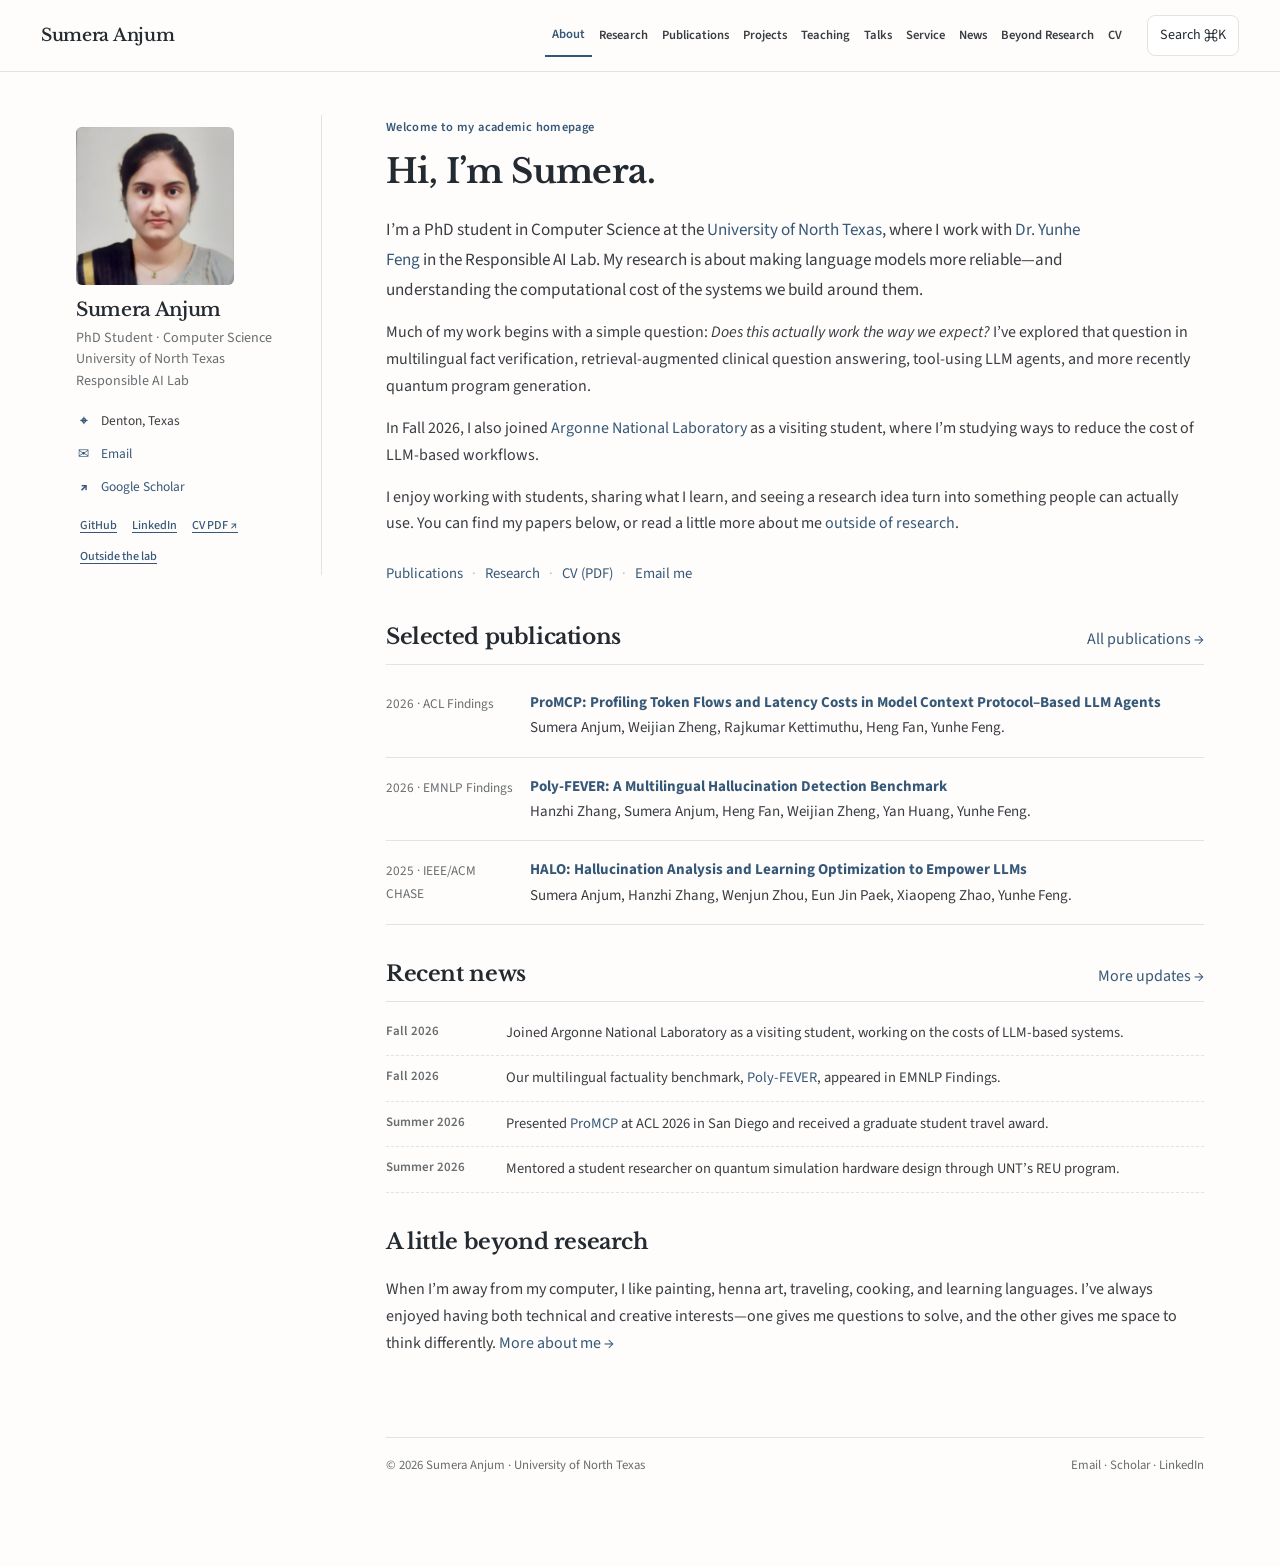
==== commit 204538da: "Add files via upload" ====
--- a/index.html
+++ b/index.html
@@ -1,119 +1,75 @@
-<!doctype html>
+<!DOCTYPE html>
+
 <html lang="en">
 <head>
-  <meta charset="utf-8">
-  <meta name="viewport" content="width=device-width, initial-scale=1">
-  <meta name="description" content="Sumera Anjum is a PhD researcher at UNT working on trustworthy LLMs, MCP agents, inference costs, hallucination detection and quantum AI.">
-  <meta name="theme-color" content="#0d716e">
-  <meta property="og:type" content="website">
-  <meta property="og:title" content="Sumera Anjum | PhD Researcher, University of North Texas">
-  <meta property="og:description" content="Sumera Anjum is a PhD researcher at UNT working on trustworthy LLMs, MCP agents, inference costs, hallucination detection and quantum AI.">
-  <meta property="og:url" content="https://sumera21.github.io/sumera-anjum/">
-  <link rel="canonical" href="https://sumera21.github.io/sumera-anjum/">
-  <link rel="icon" href="favicon.svg" type="image/svg+xml">
-  <link rel="preconnect" href="https://fonts.googleapis.com">
-  <link rel="preconnect" href="https://fonts.gstatic.com" crossorigin>
-  <link href="https://fonts.googleapis.com/css2?family=IBM+Plex+Sans:wght@400;500;600;700&family=IBM+Plex+Serif:wght@400;500;600&display=swap" rel="stylesheet">
-  <link rel="stylesheet" href="style.css">
-  <script src="app.js" defer></script>
-  <title>Sumera Anjum | PhD Researcher, University of North Texas</title>
-  <script type="application/ld+json">{"@context":"https://schema.org","@type":"Person","name":"Sumera Anjum","url":"https://sumera21.github.io/sumera-anjum/","jobTitle":"PhD Researcher","affiliation":{"@type":"CollegeOrUniversity","name":"University of North Texas"},"sameAs":["https://scholar.google.com/citations?user=a0jfZgEAAAAJ&hl=en","https://github.com/sumera21","https://www.linkedin.com/in/sumera-anjum-30345b1b0/"]}</script>
+<meta charset="utf-8"/>
+<meta content="width=device-width, initial-scale=1" name="viewport"/>
+<meta content="About Sumera Anjum, PhD student at UNT working on trustworthy LLMs and agent systems." name="description"/>
+<meta content="#f8f7f4" name="theme-color"/>
+<meta content="website" property="og:type"/>
+<meta content="About | Sumera Anjum" property="og:title"/>
+<meta content="About Sumera Anjum, PhD student at UNT working on trustworthy LLMs and agent systems." property="og:description"/>
+<meta content="https://sumera21.github.io/sumera-anjum/index.html" property="og:url"/>
+<link href="https://sumera21.github.io/sumera-anjum/index.html" rel="canonical"/>
+<link href="favicon.svg" rel="icon" type="image/svg+xml"/>
+<link href="https://fonts.googleapis.com" rel="preconnect"/>
+<link crossorigin="" href="https://fonts.gstatic.com" rel="preconnect"/>
+<link href="https://fonts.googleapis.com/css2?family=Source+Sans+3:wght@400;500;600;700&amp;family=Libre+Baskerville:wght@400;700&amp;display=swap" rel="stylesheet"/>
+<link href="style.css" rel="stylesheet"/>
+<script defer="" src="app.js"></script>
+<title>About | Sumera Anjum</title>
+<script type="application/ld+json">{"@context":"https://schema.org","@type":"Person","name":"Sumera Anjum","url":"https://sumera21.github.io/sumera-anjum/","jobTitle":"PhD Researcher","affiliation":{"@type":"CollegeOrUniversity","name":"University of North Texas"},"sameAs":["https://scholar.google.com/citations?user=a0jfZgEAAAAJ&hl=en","https://github.com/sumera21","https://www.linkedin.com/in/sumera-anjum-30345b1b0/"]}</script>
 </head>
 <body>
-  <a class="skip-link" href="#main-content">Skip to content</a>
-  <header class="site-header"><div class="header-inner">
-    <a class="brand" href="index.html">Sumera Anjum<span class="brand-dot">.</span></a>
-    <nav class="primary-nav" id="primary-nav" aria-label="Main navigation"><a href="index.html" aria-current="page">About</a><a href="research.html">Research</a><a href="publications.html">Publications</a><a href="teaching.html">Teaching</a><a href="talks.html">Talks</a><a href="service.html">Service</a><a href="news.html">News</a><a href="cv.html">CV</a></nav>
-    <div class="header-tools">
-      <button class="icon-btn" data-open-search type="button" aria-label="Search the website">Search <span aria-hidden="true">⌘K</span></button>
-      <button class="icon-btn menu-btn" data-menu-toggle aria-controls="primary-nav" aria-expanded="false" type="button">Menu</button>
-    </div>
-  </div></header>
-  <div class="shell">
-    <aside class="sidebar" aria-label="Academic profile">
-      <img class="avatar" src="images/SAnjum.png" alt="Portrait of Sumera Anjum" width="156" height="156">
-      <div><h2 class="side-name">Sumera Anjum</h2><p class="side-role">PhD Student in Computer Science<br>Responsible AI Lab · UNT<br>Visiting Student · Argonne</p></div>
-      <ul class="sidebar-list">
-        <li><span class="side-symbol" aria-hidden="true">⌖</span> Denton, Texas</li>
-        <li><span class="side-symbol" aria-hidden="true">✉</span> <a href="mailto:sumeraanjum@my.unt.edu">Email</a></li>
-        <li><span class="side-symbol" aria-hidden="true">↗</span> <a href="https://scholar.google.com/citations?user=a0jfZgEAAAAJ&hl=en" target="_blank" rel="noopener noreferrer">Google Scholar</a></li>
-      </ul>
-      <div class="sidebar-links" aria-label="Profile links">
-        <a href="https://github.com/sumera21" target="_blank" rel="noopener noreferrer">GitHub</a>
-        <a href="https://www.linkedin.com/in/sumera-anjum-30345b1b0/" target="_blank" rel="noopener noreferrer">LinkedIn</a>
-        <a href="files/Sumera_Anjum_CV.pdf" target="_blank" rel="noopener noreferrer">CV PDF ↗</a>
-      </div>
-    </aside>
-    <main class="content" id="main-content">
-<div class="hero">
-  <p class="eyebrow">Computer Science · Responsible AI · University of North Texas</p>
-  <h1 class="hero-title">Toward AI worth trusting.</h1>
-  <p class="lead">I am <strong>Sumera Anjum</strong>, a PhD student in Computer Science at the <a href="https://computerscience.engineering.unt.edu/">University of North Texas</a>, advised by <a href="https://yunhefeng.me/">Dr. Yunhe Feng</a> in the <a href="https://yunhefeng.me/lab/">Responsible AI Lab</a>. My work explores trustworthy language models, agentic AI and the Model Context Protocol (MCP), and generative AI for quantum computing.</p>
-  <p>I am also a Visiting Student in Data Science and Learning at <a href="https://www.anl.gov/">Argonne National Laboratory</a>, studying how to make LLM-based systems more resource-efficient.</p>
-  <div class="chips"><span class="chip">Trustworthy LLMs</span><span class="chip">Agentic AI & MCP</span><span class="chip">LLM Inference Cost</span><span class="chip">Quantum AI</span></div>
-  <div class="actions"><a class="btn" href="publications.html">Explore publications →</a><a class="btn btn-outline" href="cv.html">View CV</a></div>
+<a class="skip-link" href="#main-content">Skip to content</a>
+<header class="site-header"><div class="header-inner">
+<a class="brand" href="index.html">Sumera Anjum</a>
+<nav aria-label="Main navigation" class="primary-nav" id="primary-nav"><a aria-current="page" href="index.html">About</a><a href="research.html">Research</a><a href="publications.html">Publications</a><a href="projects.html">Projects</a><a href="teaching.html">Teaching</a><a href="talks.html">Talks</a><a href="service.html">Service</a><a href="news.html">News</a><a href="life.html">Beyond Research</a><a href="cv.html">CV</a></nav>
+<div class="header-tools">
+<button aria-label="Search the website" class="icon-btn" data-open-search="" type="button">Search <span aria-hidden="true">⌘K</span></button>
+<button aria-controls="primary-nav" aria-expanded="false" class="icon-btn menu-btn" data-menu-toggle="" type="button">Menu</button>
 </div>
-<section class="section" aria-labelledby="area-heading">
-  <div class="section-header"><h2 id="area-heading">Research interests</h2><a href="research.html" class="text-link">All research →</a></div>
-  <div class="cards">
-    <article class="card"><p class="card-kicker">01 · Responsible AI</p><h3>Reliable & trustworthy language models</h3><p>Hallucination detection, multilingual fact verification, and grounding answers in evidence.</p></article>
-    <article class="card"><p class="card-kicker">02 · AI Systems</p><h3>Agents, MCP & token economics</h3><p>Measuring where LLM agents spend tokens, time, and API cost across tool workflows.</p></article>
-    <article class="card"><p class="card-kicker">03 · Quantum AI</p><h3>Generative AI for quantum computing</h3><p>Generating quantum programs and evaluating them by execution and state fidelity.</p></article>
-    <article class="card"><p class="card-kicker">04 · AI for health</p><h3>Retrieval-augmented clinical QA</h3><p>Using retrieved evidence to reduce hallucinations in medical question answering.</p></article>
-  </div>
+</div></header>
+<div class="shell">
+<aside aria-label="Academic profile" class="sidebar">
+<img alt="Portrait of Sumera Anjum" class="avatar" height="156" src="images/SAnjum.png" width="156"/>
+<div><h2 class="side-name">Sumera Anjum</h2><p class="side-role">PhD Student · Computer Science<br/>University of North Texas<br/>Responsible AI Lab</p></div>
+<ul class="sidebar-list">
+<li><span aria-hidden="true" class="side-symbol">⌖</span> Denton, Texas</li>
+<li><span aria-hidden="true" class="side-symbol">✉</span> <a href="mailto:sumeraanjum@my.unt.edu">Email</a></li>
+<li><span aria-hidden="true" class="side-symbol">↗</span> <a href="https://scholar.google.com/citations?user=a0jfZgEAAAAJ&amp;hl=en" rel="noopener noreferrer" target="_blank">Google Scholar</a></li>
+</ul>
+<div aria-label="Profile links" class="sidebar-links">
+<a href="https://github.com/sumera21" rel="noopener noreferrer" target="_blank">GitHub</a>
+<a href="https://www.linkedin.com/in/sumera-anjum-30345b1b0/" rel="noopener noreferrer" target="_blank">LinkedIn</a>
+<a href="files/Sumera_Anjum_CV.pdf" rel="noopener noreferrer" target="_blank">CV PDF ↗</a>
+<a href="life.html">Outside the lab</a></div>
+</aside>
+<main class="content" id="main-content"><section class="home-intro">
+<p class="eyebrow">Welcome to my academic homepage</p>
+<h1>Hi, I’m Sumera.</h1>
+<p class="lead">I’m a PhD student in Computer Science at the <a href="https://computerscience.engineering.unt.edu/">University of North Texas</a>, where I work with <a href="https://yunhefeng.me/">Dr. Yunhe Feng</a> in the Responsible AI Lab. My research is about making language models more reliable—and understanding the computational cost of the systems we build around them.</p>
+<p>Much of my work begins with a simple question: <em>Does this actually work the way we expect?</em> I’ve explored that question in multilingual fact verification, retrieval-augmented clinical question answering, tool-using LLM agents, and more recently quantum program generation.</p>
+<p>In Fall 2026, I also joined <a href="https://www.anl.gov/">Argonne National Laboratory</a> as a visiting student, where I’m studying ways to reduce the cost of LLM-based workflows.</p>
+<p>I enjoy working with students, sharing what I learn, and seeing a research idea turn into something people can actually use. You can find my papers below, or read a little more about me <a href="life.html">outside of research</a>.</p>
+<p class="inline-links"><a href="publications.html">Publications</a><span>·</span><a href="research.html">Research</a><span>·</span><a href="files/Sumera_Anjum_CV.pdf">CV (PDF)</a><span>·</span><a href="mailto:sumeraanjum@my.unt.edu">Email me</a></p>
 </section>
-<section class="section" aria-labelledby="selected-pubs">
-  <div class="section-header"><h2 id="selected-pubs">Selected publications</h2><a href="publications.html" class="text-link">Full list →</a></div>
-<article class="publication" id="promcp" data-publication data-year="2026" data-search="ProMCP: Profiling Token Flows and Latency Costs in Model Context Protocol–Based LLM Agents Sumera Anjum, Weijian Zheng, Rajkumar Kettimuthu, Heng Fan, Yunhe Feng Findings of ACL 2026 · Oral Presentation 2026">
-  <div class="pub-date">Jul 2026</div>
-  <div class="pub-content"><h3>ProMCP: Profiling Token Flows and Latency Costs in Model Context Protocol–Based LLM Agents</h3><p class="authors"><strong>Sumera Anjum</strong>, Weijian Zheng, Rajkumar Kettimuthu, Heng Fan, Yunhe Feng</p><p class="venue">Findings of ACL 2026 · Oral Presentation</p>
-  <div class="pub-tools"><a class="pub-link" href="https://aclanthology.org/2026.findings-acl.1967/" target="_blank" rel="noopener noreferrer">Paper ↗</a><a class="pub-link" href="https://github.com/ResponsibleAILab/ProMCP" target="_blank" rel="noopener noreferrer">Code ↗</a>
-    <details class="pub-details"><summary>Abstract</summary><div class="pub-panel"><p>ProMCP profiles token usage and latency throughout a six-stage Model Context Protocol pipeline, studying 20 MCP servers and 169 tools across local, cloud, and off-the-shelf agent configurations. It identifies orchestration and answer synthesis as significant cost drivers.</p></div></details>
-    <details class="pub-details"><summary>BibTeX</summary><div class="pub-panel"><button class="copy-btn" type="button" data-copy-target="bib-promcp" aria-label="Copy BibTeX for ProMCP: Profiling Token Flows and Latency Costs in Model Context Protocol–Based LLM Agents">Copy citation</button><pre id="bib-promcp" class="bibtex">@inproceedings{anjum-etal-2026-promcp,
-  title={Pro{MCP}: Profiling Token Flows and Latency Costs in Model Context Protocol--Based {LLM} Agents},
-  author={Anjum, Sumera and Zheng, Weijian and Kettimuthu, Rajkumar and Fan, Heng and Feng, Yunhe},
-  booktitle={Findings of the Association for Computational Linguistics: ACL 2026},
-  year={2026},
-  pages={39476--39487},
-  doi={10.18653/v1/2026.findings-acl.1967},
-  url={https://aclanthology.org/2026.findings-acl.1967/}
-}</pre></div></details>
-  </div></div></article><article class="publication" id="poly-fever" data-publication data-year="2026" data-search="Poly-FEVER: A Multilingual Hallucination Detection Benchmark Hanzhi Zhang, Sumera Anjum, Heng Fan, Weijian Zheng, Yan Huang, Yunhe Feng Findings of EMNLP 2026 2026">
-  <div class="pub-date">Oct 2026</div>
-  <div class="pub-content"><h3>Poly-FEVER: A Multilingual Hallucination Detection Benchmark</h3><p class="authors">Hanzhi Zhang, <strong>Sumera Anjum</strong>, Heng Fan, Weijian Zheng, Yan Huang, Yunhe Feng</p><p class="venue">Findings of EMNLP 2026</p>
-  <div class="pub-tools"><a class="pub-link" href="https://aclanthology.org/2026.findings-emnlp.540/" target="_blank" rel="noopener noreferrer">Paper ↗</a><a class="pub-link" href="https://huggingface.co/datasets/HanzhiZhang/Poly-FEVER" target="_blank" rel="noopener noreferrer">Dataset ↗</a>
-    <details class="pub-details"><summary>Abstract</summary><div class="pub-panel"><p>Poly-FEVER is a multilingual fact-verification benchmark containing 77,973 supported and refuted claims aligned across 11 languages. It evaluates how factuality judgments and hallucination detection vary across languages, model families, and prompting strategies.</p></div></details>
-    <details class="pub-details"><summary>BibTeX</summary><div class="pub-panel"><button class="copy-btn" type="button" data-copy-target="bib-poly-fever" aria-label="Copy BibTeX for Poly-FEVER: A Multilingual Hallucination Detection Benchmark">Copy citation</button><pre id="bib-poly-fever" class="bibtex">@inproceedings{zhang-etal-2026-poly,
-  title={Poly-{FEVER}: A Multilingual Hallucination Detection Benchmark},
-  author={Zhang, Hanzhi and Anjum, Sumera and Fan, Heng and Zheng, Weijian and Huang, Yan and Feng, Yunhe},
-  booktitle={Findings of the Association for Computational Linguistics: EMNLP 2026},
-  year={2026},
-  pages={11353--11369},
-  doi={10.18653/2026.findings-emnlp.540},
-  url={https://aclanthology.org/2026.findings-emnlp.540/}
-}</pre></div></details>
-  </div></div></article><article class="publication" id="beyond-vibe-coding" data-publication data-year="2026" data-search="Beyond Vibe Coding: Unified Multi-Framework Quantum Code Generation and Execution-Aware Evaluation with LLMs Sumera Anjum, Xiaokun Yang, Thomas Gerrity, Junhua Ding, Kewei Sha, Weijian Zheng, Song Fu, Antonio Paes, Yunhe Feng IEEE International Conference on Quantum Artificial Intelligence (QAI 2026) · Accepted 2026">
-  <div class="pub-date">2026 · forthcoming</div>
-  <div class="pub-content"><h3>Beyond Vibe Coding: Unified Multi-Framework Quantum Code Generation and Execution-Aware Evaluation with LLMs</h3><p class="authors"><strong>Sumera Anjum</strong>, Xiaokun Yang, Thomas Gerrity, Junhua Ding, Kewei Sha, Weijian Zheng, Song Fu, Antonio Paes, Yunhe Feng</p><p class="venue">IEEE International Conference on Quantum Artificial Intelligence (QAI 2026) · Accepted</p>
-  <div class="pub-tools">
-    <details class="pub-details"><summary>Abstract</summary><div class="pub-panel"><p>This work investigates quantum code generation with language models across PennyLane, Qiskit, and OpenQASM, using execution-aware evaluation to assess whether generated programs run and produce the intended quantum-state behavior.</p></div></details>
-    <details class="pub-details"><summary>BibTeX</summary><div class="pub-panel"><button class="copy-btn" type="button" data-copy-target="bib-beyond-vibe-coding" aria-label="Copy BibTeX for Beyond Vibe Coding: Unified Multi-Framework Quantum Code Generation and Execution-Aware Evaluation with LLMs">Copy citation</button><pre id="bib-beyond-vibe-coding" class="bibtex">@inproceedings{anjum2026beyondvibe,
-  title={Beyond Vibe Coding: Unified Multi-Framework Quantum Code Generation and Execution-Aware Evaluation with LLMs},
-  author={Anjum, Sumera and Yang, Xiaokun and Gerrity, Thomas and Ding, Junhua and Sha, Kewei and Zheng, Weijian and Fu, Song and Paes, Antonio and Feng, Yunhe},
-  booktitle={IEEE International Conference on Quantum Artificial Intelligence (QAI)},
-  year={2026}
-}</pre></div></details>
-  </div></div></article></section>
-<section class="section" aria-labelledby="latest-news"><div class="section-header"><h2 id="latest-news">Recent news</h2><a class="text-link" href="news.html">All updates →</a></div><ul class="news-list"><li><time>Nov 2026</time><span>Delivered a guest lecture on token economics, LLM inference, and MCP for students in Introduction to Artificial Intelligence at UNT Frisco.</span></li><li><time>Oct 2026</time><span>Joined Argonne National Laboratory as a Visiting Student in Data Science and Learning.</span></li><li><time>Oct 2026</time><span><strong>Beyond Vibe Coding</strong> accepted to IEEE QAI 2026.</span></li><li><time>Oct 2026</time><span><a href="https://aclanthology.org/2026.findings-emnlp.540/">Poly-FEVER</a> published in Findings of EMNLP 2026.</span></li><li><time>Summer 2026</time><span>Mentored REU student Krishna Patel on LLM-driven hardware design for quantum simulation acceleration.</span></li></ul></section>
-<section class="section"><h2>Background</h2>
-<p>I completed my MS in Computer Science at UNT with a 4.0 GPA and received the 2024–2025 Distinguished Graduate Student Award. Before joining UNT, I earned my B.Tech in Computer Science from Sreenidhi Institute of Science and Technology in Hyderabad, India.</p>
-<p>Outside research, I enjoy painting, henna art, learning languages, traveling, and experimenting with new recipes.</p></section>
-      <footer class="site-footer"><span>© 2026 Sumera Anjum · Built for GitHub Pages</span><span><a href="mailto:sumeraanjum@my.unt.edu">Email</a> · <a href="https://scholar.google.com/citations?user=a0jfZgEAAAAJ&hl=en">Scholar</a> · <a href="https://www.linkedin.com/in/sumera-anjum-30345b1b0/">LinkedIn</a></span></footer>
-    </main>
-  </div>
-  <dialog class="search-dialog" id="site-search" aria-label="Search site">
-    <div class="search-top"><input id="site-search-input" type="search" placeholder="Search publications, research, pages…" aria-label="Search query"><button data-close-search type="button" aria-label="Close search">Esc</button></div>
-    <div class="search-results" id="site-search-results"></div>
-    <p class="search-hint">Search across pages and key research topics · Ctrl/⌘ + K</p>
-  </dialog>
+<section class="section home-pubs"><div class="section-header"><h2>Selected publications</h2><a href="publications.html">All publications →</a></div>
+<div class="paper-brief"><span class="paper-when">2026 · ACL Findings</span><p><strong><a href="https://aclanthology.org/2026.findings-acl.1967/">ProMCP: Profiling Token Flows and Latency Costs in Model Context Protocol–Based LLM Agents</a></strong><br/>Sumera Anjum, Weijian Zheng, Rajkumar Kettimuthu, Heng Fan, Yunhe Feng.</p></div>
+<div class="paper-brief"><span class="paper-when">2026 · EMNLP Findings</span><p><strong><a href="https://aclanthology.org/2026.findings-emnlp.540/">Poly-FEVER: A Multilingual Hallucination Detection Benchmark</a></strong><br/>Hanzhi Zhang, Sumera Anjum, Heng Fan, Weijian Zheng, Yan Huang, Yunhe Feng.</p></div>
+<div class="paper-brief"><span class="paper-when">2025 · IEEE/ACM CHASE</span><p><strong><a href="https://arxiv.org/abs/2409.10011">HALO: Hallucination Analysis and Learning Optimization to Empower LLMs</a></strong><br/>Sumera Anjum, Hanzhi Zhang, Wenjun Zhou, Eun Jin Paek, Xiaopeng Zhao, Yunhe Feng.</p></div>
+</section>
+<section class="section"><div class="section-header"><h2>Recent news</h2><a href="news.html">More updates →</a></div><ul class="news-list">
+<li><time>Fall 2026</time><span>Joined Argonne National Laboratory as a visiting student, working on the costs of LLM-based systems.</span></li>
+<li><time>Fall 2026</time><span>Our multilingual factuality benchmark, <a href="https://aclanthology.org/2026.findings-emnlp.540/">Poly-FEVER</a>, appeared in EMNLP Findings.</span></li>
+<li><time>Summer 2026</time><span>Presented <a href="https://aclanthology.org/2026.findings-acl.1967/">ProMCP</a> at ACL 2026 in San Diego and received a graduate student travel award.</span></li>
+<li><time>Summer 2026</time><span>Mentored a student researcher on quantum simulation hardware design through UNT’s REU program.</span></li>
+</ul></section>
+<section class="section personal-note"><h2>A little beyond research</h2><p>When I’m away from my computer, I like painting, henna art, traveling, cooking, and learning languages. I’ve always enjoyed having both technical and creative interests—one gives me questions to solve, and the other gives me space to think differently. <a href="life.html">More about me →</a></p></section><footer class="site-footer"><span>© 2026 Sumera Anjum · University of North Texas</span><span><a href="mailto:sumeraanjum@my.unt.edu">Email</a> · <a href="https://scholar.google.com/citations?user=a0jfZgEAAAAJ&amp;hl=en">Scholar</a> · <a href="https://www.linkedin.com/in/sumera-anjum-30345b1b0/">LinkedIn</a></span></footer></main>
+</div>
+<dialog aria-label="Search site" class="search-dialog" id="site-search">
+<div class="search-top"><input aria-label="Search query" id="site-search-input" placeholder="Search publications, research, pages…" type="search"/><button aria-label="Close search" data-close-search="" type="button">Esc</button></div>
+<div class="search-results" id="site-search-results"></div>
+<p class="search-hint">Search across pages and key research topics · Ctrl/⌘ + K</p>
+</dialog>
 </body></html>
--- a/style.css
+++ b/style.css
@@ -1,33 +1,33 @@
 /* Sumera Anjum | Academic website, no build tools required */
 :root {
-  --ink: #172631;
-  --text: #35434c;
-  --muted: #63727b;
-  --teal: #0d716e;
-  --teal-dark: #075654;
-  --lime: #d9e9dd;
-  --border: #dfe8e5;
-  --background: #fff;
-  --surface: #f7faf8;
-  --surface-2: #edf5f1;
-  --focus: #a34b99;
+  --ink: #232a31;
+  --text: #393d42;
+  --muted: #686d70;
+  --teal: #365878;
+  --teal-dark: #213e59;
+  --lime: #eee9e1;
+  --border: #e6e2dc;
+  --background: #fffdfb;
+  --surface: #faf8f5;
+  --surface-2: #f3efe8;
+  --focus: #b47744;
   --shadow: 0 18px 38px rgba(13, 54, 48, .06);
 }
 * { box-sizing: border-box; }
 html { scroll-behavior: smooth; scroll-padding-top: 90px; }
-body { margin: 0; font: 16px/1.7 'IBM Plex Sans', system-ui, -apple-system, sans-serif; color: var(--text); background: var(--background); }
+body { margin: 0; font: 16px/1.7 'Source Sans 3', system-ui, -apple-system, sans-serif; color: var(--text); background: var(--background); }
 a { color: var(--teal); text-decoration: none; text-underline-offset: 3px; }
 a:hover { text-decoration: underline; color: var(--teal-dark); }
 a:focus-visible, button:focus-visible, input:focus-visible, summary:focus-visible { outline: 3px solid var(--focus); outline-offset: 3px; border-radius: 3px; }
 button, input { font: inherit; }
-h1, h2, h3, .brand, .hero-title, .side-name { font-family: 'IBM Plex Serif', Georgia, serif; line-height: 1.26; color: var(--ink); }
+h1, h2, h3, .brand, .hero-title, .side-name { font-family: 'Libre Baskerville', Georgia, serif; line-height: 1.26; color: var(--ink); }
 h1 { font-size: clamp(2rem, 4vw, 2.75rem); letter-spacing: -.045em; margin: 0 0 13px; }
 h2 { font-size: 1.48rem; letter-spacing: -.026em; margin: 0 0 15px; }
 h3 { font-size: 1.13rem; margin: 0 0 7px; }
 p { margin: 0 0 15px; }
 small { font-size: .85rem; }
 strong { color: var(--ink); }
-::selection { background: #cae9db; color: var(--ink); }
+::selection { background: #e9e2d4; color: var(--ink); }
 .skip-link { position: absolute; top: -80px; left: 15px; z-index: 200; padding: 8px 15px; background: var(--ink); color: white; }
 .skip-link:focus { top: 10px; }
 .site-header { position: sticky; top: 0; z-index: 60; border-bottom: 1px solid var(--border); background: rgba(255,255,255,.97); backdrop-filter: blur(15px); }
@@ -45,14 +45,14 @@
 .menu-btn { display: none; }
 .shell { max-width: 1190px; margin: auto; padding: 43px 26px 90px; display: grid; grid-template-columns: 246px minmax(0, 1fr); gap: clamp(36px, 6vw, 83px); align-items: start; }
 .sidebar { position: sticky; top: 105px; padding: 23px 20px 21px; border: 1px solid var(--border); background: var(--surface); border-radius: 15px; }
-.avatar { width: 156px; height: 156px; display: block; object-fit: cover; object-position: center top; border-radius: 50%; border: 5px solid white; box-shadow: 0 4px 16px rgba(24,75,64,.10); margin: 0 0 13px; background: #e0ebe5; }
+.avatar { width: 156px; height: 156px; display: block; object-fit: cover; object-position: center top; border-radius: 50%; border: 5px solid white; box-shadow: 0 4px 16px rgba(24,75,64,.10); margin: 0 0 13px; background: #eae5dd; }
 .side-name { font-size: 1.32rem; font-weight: 600; margin: 5px 0 6px; }
 .side-role { color: var(--muted); font-size: .88rem; line-height: 1.53; margin-bottom: 18px; }
 .sidebar-list { list-style: none; margin: 0; padding: 0; }
 .sidebar-list li { font-size: .84rem; display: flex; gap: 10px; margin: 10px 0; align-items: baseline; }
 .side-symbol { font-weight: 700; color: var(--teal); flex: 0 0 15px; text-align: center; }
 .sidebar-links { display: flex; flex-wrap: wrap; gap: 7px; margin: 16px 0 0; }
-.sidebar-links a { border: 1px solid #cde0d7; border-radius: 99px; padding: 4px 10px; font-size: .76rem; font-weight: 600; background: white; }
+.sidebar-links a { border: 1px solid #ded9d0; border-radius: 99px; padding: 4px 10px; font-size: .76rem; font-weight: 600; background: white; }
 .sidebar-links a:hover { background: var(--surface-2); text-decoration: none; }
 .content { min-width: 0; max-width: 825px; }
 .eyebrow { color: var(--teal); font-size: .74rem; text-transform: uppercase; font-weight: 700; letter-spacing: .13em; margin: 0 0 12px; }
@@ -85,7 +85,7 @@
 .authors { font-size: .89rem; color: var(--text); margin: 0 0 5px; }
 .venue { color: var(--muted); font-size: .85rem; font-style: italic; margin-bottom: 8px; }
 .pub-tools { display: flex; align-items: center; gap: 8px; flex-wrap: wrap; margin: 12px 0 0; }
-.pub-link, .pub-details > summary { display: inline-block; font-size: .78rem; font-weight: 700; line-height: 1.3; border: 1px solid #cbded5; border-radius: 5px; background: var(--surface); color: var(--teal); padding: 5px 9px; cursor: pointer; }
+.pub-link, .pub-details > summary { display: inline-block; font-size: .78rem; font-weight: 700; line-height: 1.3; border: 1px solid #d8d4cc; border-radius: 5px; background: var(--surface); color: var(--teal); padding: 5px 9px; cursor: pointer; }
 .pub-link:hover, .pub-details > summary:hover { background: var(--surface-2); text-decoration: none; }
 .pub-details { display: inline; }
 .pub-details > summary { list-style: none; }
@@ -98,17 +98,17 @@
 .copy-btn { background: white; border: 1px solid var(--border); border-radius: 5px; font-size: .77rem; padding: 5px 9px; cursor: pointer; margin-bottom: 10px; }
 .copy-btn:hover { color: var(--teal); border-color: var(--teal); }
 .filters { display: flex; flex-wrap: wrap; gap: 8px; align-items: center; padding: 16px; background: var(--surface); border: 1px solid var(--border); border-radius: 9px; }
-.filter-input { flex: 1 1 260px; min-width: 160px; padding: 9px 12px; border: 1px solid #cbded5; border-radius: 6px; background: white; color: var(--ink); font-size: .88rem; }
-.filter-btn { border: 1px solid #cbded5; border-radius: 6px; background: white; color: var(--text); padding: 8px 11px; font-size: .81rem; cursor: pointer; }
+.filter-input { flex: 1 1 260px; min-width: 160px; padding: 9px 12px; border: 1px solid #d8d4cc; border-radius: 6px; background: white; color: var(--ink); font-size: .88rem; }
+.filter-btn { border: 1px solid #d8d4cc; border-radius: 6px; background: white; color: var(--text); padding: 8px 11px; font-size: .81rem; cursor: pointer; }
 .filter-btn[aria-pressed="true"] { color: white; background: var(--teal); border-color: var(--teal); }
 .result-count { color: var(--muted); margin: 11px 0 0; font-size: .82rem; }
 .empty-state { color: var(--muted); padding: 15px 0; }
 .news-list { list-style: none; padding: 0; margin: 0; }
 .news-list li { display: grid; grid-template-columns: 105px minmax(0,1fr); gap: 15px; padding: 10px 0; border-bottom: 1px dashed var(--border); font-size: .91rem; }
 .news-list time { font-size: .81rem; color: var(--muted); font-weight: 600; }
-.timeline { position: relative; margin: 0 0 32px; padding-left: 21px; border-left: 2px solid #cfe1d8; }
+.timeline { position: relative; margin: 0 0 32px; padding-left: 21px; border-left: 2px solid #d8d4cc; }
 .timeline-entry { position: relative; padding: 0 0 23px 9px; }
-.timeline-entry::before { content: ''; position: absolute; left: -27px; top: 6px; height: 10px; width: 10px; background: var(--teal); border: 3px solid white; border-radius: 50%; box-shadow: 0 0 0 1px #cfe1d8; }
+.timeline-entry::before { content: ''; position: absolute; left: -27px; top: 6px; height: 10px; width: 10px; background: var(--teal); border: 3px solid white; border-radius: 50%; box-shadow: 0 0 0 1px #d8d4cc; }
 .timeline-entry .when { font-size: .77rem; color: var(--teal); font-weight: 700; }
 .timeline-entry h3 { margin: 2px 0 5px; }
 .timeline-entry p { margin: 0; font-size: .91rem; }
@@ -171,3 +171,73 @@
 }
 @media (prefers-reduced-motion: reduce) { html { scroll-behavior: auto; } }
 [hidden] { display: none !important; }
+
+/* 2026 refinement: warm paper-white, understated ink blue links, personal academic layout */
+body {font-size: 16px; line-height: 1.68;}
+h1,h2,h3,.brand,.hero-title,.side-name {letter-spacing:-.018em;}
+h1 {font-size:clamp(1.95rem,3.5vw,2.5rem);}
+h2 {font-size:1.35rem;}
+h3 {font-size:1.02rem;}
+.site-header {background:#fffdfb; backdrop-filter:none;}
+.header-inner {max-width:1250px;}
+.primary-nav {gap:0;}
+.primary-nav a {padding:10px 7px;font-size:.79rem;font-weight:600;}
+.primary-nav a[aria-current="page"] {background:transparent;border-radius:0;border-bottom:2px solid var(--teal);}
+.primary-nav a:hover {background:transparent;}
+.brand {font-size:1.08rem;}
+.shell {max-width:1180px;gap:clamp(32px,5vw,65px);}
+.sidebar {border:0;border-right:1px solid var(--border);border-radius:0;background:transparent;padding:12px 19px 5px 0;}
+.avatar {width:158px;height:158px;border:0;border-radius:6px;box-shadow:none;background:#f1ece7;}
+.side-name {font-size:1.18rem;}
+.sidebar-links a {border:0;border-radius:0;padding:2px 4px;background:transparent;text-decoration:underline;text-underline-offset:3px;font-weight:500;}
+.sidebar-links a:hover {background:transparent;}
+.content {max-width:835px;}
+.eyebrow {font-size:.78rem;text-transform:none;letter-spacing:.03em;font-weight:600;}
+.hero-title {font-size:2.6rem;}
+.home-intro {padding-top:2px;}
+.home-intro h1 {font-size:2.1rem;margin-bottom:23px;}
+.home-intro .lead {font-size:1.07rem;line-height:1.73;color:var(--text);}
+.inline-links {display:flex;flex-wrap:wrap;gap:9px;align-items:center;font-size:.92rem;margin:25px 0 9px;}
+.inline-links span {color:#bbb;}
+.section {padding-top:27px;margin-top:8px;}
+.section h2 {padding-bottom:6px;}
+.section-header {border-bottom:1px solid var(--border);margin-bottom:9px;}
+.section-header h2 {margin-bottom:8px;}
+.page-heading {margin-bottom:20px;}
+.page-heading p {font-size:1rem;color:var(--text);line-height:1.75;}
+.paper-brief {display:grid;grid-template-columns:128px 1fr;gap:16px;padding:16px 0;border-bottom:1px solid var(--border);}
+.paper-brief p {margin:0;font-size:.94rem;}
+.paper-when,.paper-date {color:var(--muted);font-size:.83rem;padding-top:3px;}
+.academic-paper {display:grid;grid-template-columns:100px minmax(0,1fr);gap:19px;padding:18px 0 22px;border-bottom:1px solid var(--border);}
+.academic-paper h3 {font-family:'Source Sans 3',sans-serif;line-height:1.43;font-size:1.06rem;font-weight:700;letter-spacing:0;margin-bottom:5px;}
+.paper-authors {font-size:.9rem;line-height:1.5;margin:0 0 5px;}
+.paper-venue {font-style:italic;font-size:.88rem;color:var(--muted);margin:0 0 7px;}
+.paper-actions {display:flex;align-items:flex-start;flex-wrap:wrap;gap:11px;font-size:.85rem;}
+.paper-actions a {text-decoration:underline;}
+.paper-actions details {position:relative;}
+.paper-actions details summary {color:var(--teal);cursor:pointer;text-decoration:underline;list-style:none;}
+.paper-actions details summary::-webkit-details-marker {display:none;}
+.paper-actions details[open] {flex-basis:100%;}
+.expand-content {border-left:2px solid var(--border);padding:10px 15px;margin:8px 0 3px;background:var(--surface);font-size:.89rem;overflow:auto;}
+.expand-content p {margin:0;}
+.expand-content pre {white-space:pre-wrap;overflow-wrap:anywhere;font-size:.76rem;line-height:1.6;}
+.expand-content button {padding:4px 9px;margin-bottom:7px;background:white;border:1px solid var(--border);border-radius:4px;cursor:pointer;}
+.filters {background:transparent;border:0;border-bottom:1px solid var(--border);padding:0 0 13px;border-radius:0;}
+.filter-btn {font-size:.79rem;}
+.result-count {margin:8px 0 0;}
+.year-heading {margin-top:24px;}
+.research-section {border-bottom:1px solid var(--border);padding-bottom:15px;}
+.research-section h2 {margin-bottom:12px;}
+.related-work {font-size:.89rem;margin-top:17px;}
+.related-work span {font-weight:700;margin-right:8px;}
+.simple-entry {padding:14px 0 17px;border-bottom:1px solid var(--border);}
+.simple-entry h3 {margin-bottom:8px;}
+.simple-entry p:last-child {margin-bottom:0;}
+.entry-meta {color:var(--muted);font-size:.83rem;margin-bottom:3px;}
+.personal-note {padding-bottom:20px;}
+.small-note {font-size:.86rem;color:var(--muted);margin-top:30px;font-style:italic;}
+.cards .card {border-radius:3px;box-shadow:none;}
+.visually-hidden {position:absolute;width:1px;height:1px;padding:0;margin:-1px;overflow:hidden;clip:rect(0,0,0,0);white-space:nowrap;border:0;}
+@media(max-width:1150px) {.primary-nav a{font-size:.75rem;padding:8px 5px;}}
+@media(max-width:1040px) {.menu-btn{display:block}.primary-nav{display:none;order:3;flex-basis:100%;flex-wrap:wrap;margin:0 0 12px}.primary-nav.is-open{display:flex}.header-inner{flex-wrap:wrap;min-height:63px}.header-tools{margin-left:auto}.primary-nav a{flex:1 1 125px;text-align:center;border:0!important;padding:10px;background:var(--surface)}.primary-nav a[aria-current="page"] {background:var(--surface-2)}}
+@media(max-width:710px) {.sidebar{border:1px solid var(--border);border-radius:4px;padding:14px}.paper-brief,.academic-paper{grid-template-columns:1fr;gap:2px}.home-intro h1{font-size:1.85rem}.shell{padding-top:20px}}
